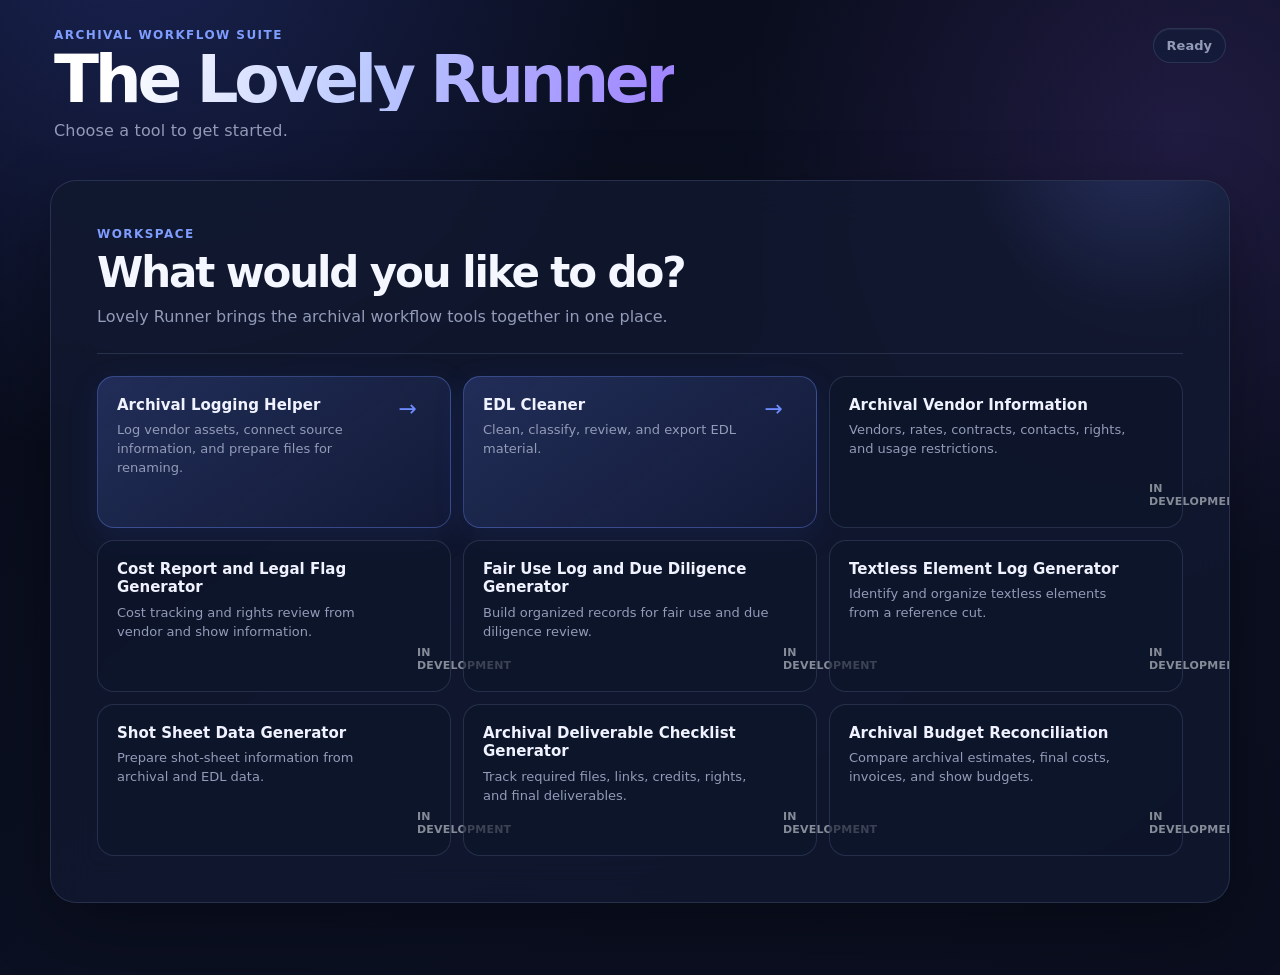
==== index.html @ 53973e19 "Add files via upload" ====
<!doctype html>
<html lang="en">
<head>
  <meta charset="utf-8">
  <meta name="viewport" content="width=device-width, initial-scale=1">
  <title>The Lovely Runner</title>
  <link rel="stylesheet" href="style.css">
</head>
<body>
  <main class="app-shell">
    <header class="hero">
      <div>
        <div class="eyebrow">ARCHIVAL WORKFLOW SUITE</div>
        <h1>The Lovely Runner</h1>
        <p>Choose a tool to get started.</p>
      </div>
      <div class="status-pill">Ready</div>
    </header>

    <section class="card home-card">
      <div class="home-intro">
        <div class="eyebrow">WORKSPACE</div>
        <h2>What would you like to do?</h2>
        <p>Lovely Runner brings the archival workflow tools together in one place.</p>
      </div>

      <div class="tool-grid">
        <a class="tool-card active-tool" href="archival-logging.html">
          <span class="tool-copy">
            <strong>Archival Logging Helper</strong>
            <span>Log vendor assets, connect source information, and prepare files for renaming.</span>
          </span>
          <span class="tool-arrow">→</span>
        </a>

        <a class="tool-card active-tool" href="edl-cleaner.html">
          <span class="tool-copy">
            <strong>EDL Cleaner</strong>
            <span>Clean, classify, review, and export EDL material.</span>
          </span>
          <span class="tool-arrow">→</span>
        </a>

        <div class="tool-card planned-tool">
          <span class="tool-copy">
            <strong>Archival Vendor Information</strong>
            <span>Vendors, rates, contracts, contacts, rights, and usage restrictions.</span>
          </span>
          <span class="tool-status">In development</span>
        </div>

        <div class="tool-card planned-tool">
          <span class="tool-copy">
            <strong>Cost Report and Legal Flag Generator</strong>
            <span>Cost tracking and rights review from vendor and show information.</span>
          </span>
          <span class="tool-status">In development</span>
        </div>

        <div class="tool-card planned-tool">
          <span class="tool-copy">
            <strong>Fair Use Log and Due Diligence Generator</strong>
            <span>Build organized records for fair use and due diligence review.</span>
          </span>
          <span class="tool-status">In development</span>
        </div>

        <div class="tool-card planned-tool">
          <span class="tool-copy">
            <strong>Textless Element Log Generator</strong>
            <span>Identify and organize textless elements from a reference cut.</span>
          </span>
          <span class="tool-status">In development</span>
        </div>

        <div class="tool-card planned-tool">
          <span class="tool-copy">
            <strong>Shot Sheet Data Generator</strong>
            <span>Prepare shot-sheet information from archival and EDL data.</span>
          </span>
          <span class="tool-status">In development</span>
        </div>

        <div class="tool-card planned-tool">
          <span class="tool-copy">
            <strong>Archival Deliverable Checklist Generator</strong>
            <span>Track required files, links, credits, rights, and final deliverables.</span>
          </span>
          <span class="tool-status">In development</span>
        </div>

        <div class="tool-card planned-tool">
          <span class="tool-copy">
            <strong>Archival Budget Reconciliation</strong>
            <span>Compare archival estimates, final costs, invoices, and show budgets.</span>
          </span>
          <span class="tool-status">In development</span>
        </div>
      </div>
    </section>
  </main>
</body>
</html>
---- style.css ----
:root {
  font-family: Inter, ui-sans-serif, system-ui, -apple-system, BlinkMacSystemFont, "Segoe UI", sans-serif;
  color: #f4f7ff;
  background: #070b18;
  --card: rgba(18, 25, 48, .82);
  --card-solid: #11182e;
  --border: rgba(161, 181, 234, .16);
  --muted: #929bb7;
  --accent: #6e8cff;
  --accent-dark: #526fe9;
  --violet: #a479ff;
  --danger: #ff7182;
  --shadow: 0 24px 70px rgba(0, 0, 0, .32);
}

* { box-sizing: border-box; }

body {
  margin: 0;
  min-height: 100vh;
  background:
    radial-gradient(circle at 10% -10%, rgba(80, 107, 255, .25), transparent 35%),
    radial-gradient(circle at 92% 14%, rgba(159, 93, 255, .14), transparent 30%),
    linear-gradient(145deg, #070b18 0%, #0b1022 55%, #0a0e1e 100%);
}

button, input, select { font: inherit; }

button { cursor: pointer; }

.app-shell {
  width: min(1180px, calc(100% - 48px));
  margin: 0 auto;
  padding: 28px 0 72px;
}

.hero {
  min-height: 72px;
  display: flex;
  align-items: flex-start;
  justify-content: space-between;
  gap: 24px;
  margin-bottom: 40px;
  padding: 0 4px;
}

.hero-actions {
  display: flex;
  align-items: center;
  gap: 10px;
}

.eyebrow {
  font-size: 12px;
  font-weight: 700;
  letter-spacing: 0.12em;
  color: #7f9cff;
  text-transform: uppercase;
}

h1, h2, p { margin: 0; }

h1 {
  margin-top: 8px;
  font-size: clamp(38px, 6vw, 66px);
  line-height: .92;
  letter-spacing: -0.065em;
  font-weight: 850;
  background: linear-gradient(105deg, #fff 10%, #b9c7ff 52%, #9f82ff 100%);
  -webkit-background-clip: text;
  background-clip: text;
  color: transparent;
}

.hero p {
  margin-top: 10px;
  color: var(--muted);
  font-size: 16px;
  letter-spacing: .01em;
}

.status-pill {
  padding: 9px 13px;
  border: 1px solid var(--border);
  border-radius: 999px;
  background: rgba(19, 29, 58, .72);
  color: var(--muted);
  font-size: 13px;
  font-weight: 700;
  white-space: nowrap;
  box-shadow: inset 0 1px rgba(255,255,255,.06);
}

.card {
  background: var(--card);
  border: 1px solid var(--border);
  border-radius: 26px;
  box-shadow: var(--shadow);
  backdrop-filter: blur(20px);
}

.home-card {
  position: relative;
  overflow: hidden;
  padding: clamp(24px, 5vw, 46px);
}

.home-card::before {
  content: "";
  position: absolute;
  width: 360px;
  height: 360px;
  top: -220px;
  right: -90px;
  border-radius: 50%;
  background: radial-gradient(circle, rgba(109, 137, 255, .2), transparent 68%);
  pointer-events: none;
}

.home-intro {
  padding-bottom: 24px;
  border-bottom: 1px solid var(--border);
  position: relative;
}

.home-intro h2 {
  margin-top: 7px;
  font-size: clamp(28px, 4vw, 42px);
  letter-spacing: -0.05em;
  font-weight: 800;
}

.home-intro p {
  margin-top: 8px;
  color: var(--muted);
  line-height: 1.5;
}

.tool-grid {
  display: grid;
  grid-template-columns: repeat(3, minmax(0, 1fr));
  gap: 12px;
  padding-top: 22px;
  position: relative;
}

.tool-card {
  position: relative;
  display: grid;
  grid-template-columns: auto 1fr auto;
  align-items: start;
  gap: 14px;
  min-height: 152px;
  padding: 19px;
  border: 1px solid var(--border);
  border-radius: 17px;
  background: rgba(21, 30, 59, .72);
  color: inherit;
  text-align: left;
  text-decoration: none;
}

button.tool-card { cursor: pointer; font: inherit; }

.active-tool {
  border-color: rgba(110, 140, 255, .35);
  background: linear-gradient(145deg, rgba(35, 48, 93, .92), rgba(20, 28, 58, .8));
  box-shadow: 0 9px 30px rgba(55, 79, 180, .15);
  transition: transform .15s, border-color .15s, box-shadow .15s;
}

.active-tool:hover {
  border-color: rgba(139, 164, 255, .82);
  box-shadow: 0 16px 34px rgba(55, 79, 180, .28);
  transform: translateY(-2px);
}

.planned-tool { background: rgba(14, 21, 43, .62); color: #707b9b; }

.tool-number {
  color: var(--accent);
  font-size: 12px;
  font-weight: 800;
  letter-spacing: .08em;
}

.tool-copy { display: grid; gap: 7px; }

.tool-copy strong {
  color: #f0f3ff;
  font-size: 15px;
  line-height: 1.25;
}

.tool-copy span {
  color: var(--muted);
  font-size: 13px;
  line-height: 1.45;
}

.tool-arrow {
  color: var(--accent);
  font-size: 22px;
  font-weight: 500;
}

.tool-status {
  align-self: end;
  grid-column: 2 / 4;
  color: #858c98 !important;
  font-size: 11px !important;
  font-weight: 750;
  letter-spacing: .02em;
  text-transform: uppercase;
}

.setup-card, .review-card, .complete-card { padding: 28px; }

.field { margin-bottom: 20px; }

label {
  display: block;
  margin-bottom: 8px;
  font-size: 13px;
  font-weight: 700;
}

input[type="text"], input[type="file"], select {
  width: 100%;
  min-height: 48px;
  padding: 0 15px;
  border: 1px solid var(--border);
  border-radius: 13px;
  background: rgba(10, 16, 35, .74);
  color: #f3f5ff;
  outline: none;
  transition: border-color .15s, box-shadow .15s, background .15s;
}

input[type="file"] { padding-top: 12px; }

input:focus, select:focus {
  border-color: rgba(110, 140, 255, .75);
  box-shadow: 0 0 0 4px rgba(110, 140, 255, .14);
  background: rgba(12, 20, 44, .94);
}

.actions, .review-actions {
  display: flex;
  flex-wrap: wrap;
  gap: 10px;
}

.button {
  min-height: 46px;
  padding: 0 18px;
  border: 1px solid transparent;
  border-radius: 13px;
  font-weight: 750;
  transition: transform .1s, box-shadow .15s, background .15s;
  text-decoration: none;
}

.button:hover { transform: translateY(-1px); }
.button:active { transform: translateY(0); }
.button:disabled { opacity: .45; cursor: not-allowed; transform: none; }

.button.primary {
  background: linear-gradient(110deg, var(--accent), var(--violet));
  color: #fff;
  box-shadow: 0 10px 25px rgba(98, 116, 255, .25);
}

.button.primary:hover { background: linear-gradient(110deg, #86a0ff, #b18cff); }

.button.secondary {
  background: rgba(25, 34, 66, .8);
  border-color: var(--border);
  color: #e9edff;
}

.button.danger {
  background: rgba(80, 25, 45, .35);
  border-color: rgba(255, 113, 130, .35);
  color: var(--danger);
}

.button.ghost {
  background: transparent;
  border-color: transparent;
  color: var(--muted);
}

.button.wide { width: 100%; margin-top: 10px; }

.progress { margin-top: 22px; }
.progress-track {
  height: 8px;
  overflow: hidden;
  border-radius: 99px;
  background: rgba(151, 167, 216, .14);
}
.progress-bar {
  width: 0;
  height: 100%;
  background: linear-gradient(90deg, var(--accent), #8a87f2);
  transition: width .2s ease;
}
.progress-text, .review-status, .occurrence {
  margin-top: 9px;
  color: var(--muted);
  font-size: 13px;
}

.review-topline {
  display: flex;
  justify-content: space-between;
  gap: 16px;
  align-items: end;
  margin-bottom: 18px;
}

.review-topline h2, .complete-card h2 {
  margin-top: 5px;
  font-size: 28px;
  letter-spacing: -0.03em;
}

.review-count {
  font-size: 14px;
  font-weight: 800;
  color: var(--muted);
}

.filename-box {
  min-height: 88px;
  padding: 16px;
  margin-bottom: 4px;
  border-radius: 15px;
  background: rgba(8, 14, 30, .7);
  border: 1px solid var(--border);
  font-family: ui-monospace, SFMono-Regular, Menlo, Consolas, monospace;
  font-size: 14px;
  line-height: 1.45;
  word-break: break-word;
}

.complete-card { text-align: center; padding: 48px 28px; }
.complete-mark {
  width: 66px;
  height: 66px;
  margin: 0 auto 18px;
  display: grid;
  place-items: center;
  border-radius: 50%;
  background: rgba(110, 140, 255, .16);
  color: var(--accent);
  font-size: 28px;
  font-weight: 800;
}
.complete-card p {
  max-width: 620px;
  margin: 12px auto 24px;
  color: var(--muted);
  line-height: 1.55;
}

.hidden { display: none !important; }

@media (max-width: 720px) {
  .app-shell { width: min(100% - 20px, 920px); padding-top: 24px; }
  .hero { align-items: flex-start; }
  .hero-actions { align-items: flex-end; flex-direction: column-reverse; }
  .tool-grid { grid-template-columns: 1fr; }
  .review-actions .button { flex: 1 1 200px; }
}

@media (min-width: 721px) and (max-width: 980px) {
  .tool-grid { grid-template-columns: repeat(2, minmax(0, 1fr)); }
}
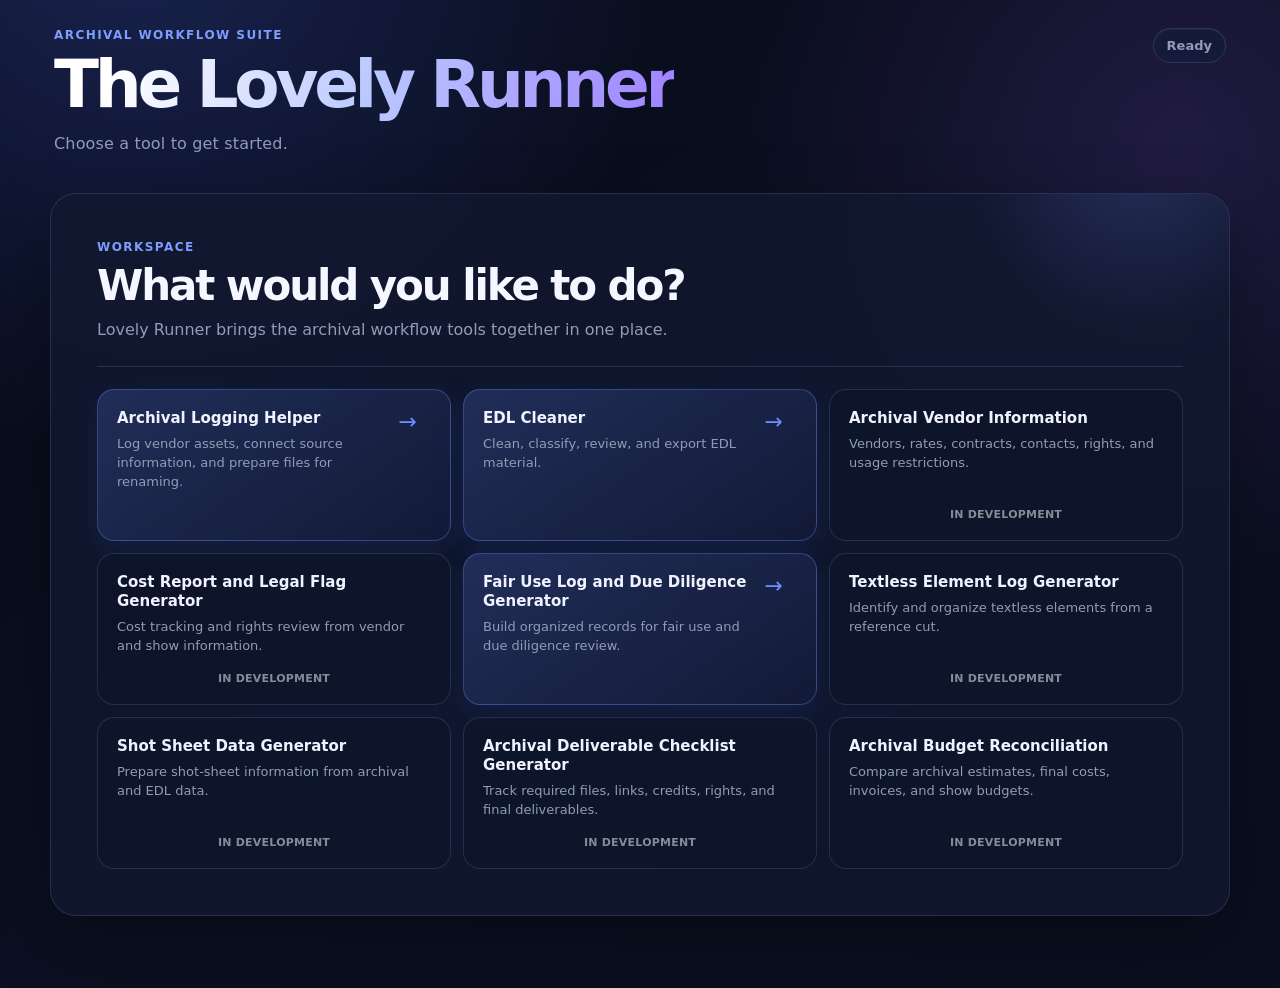
==== commit 228fe6c5: "Add files via upload" ====
--- a/index.html
+++ b/index.html
@@ -57,13 +57,13 @@
           <span class="tool-status">In development</span>
         </div>
 
-        <div class="tool-card planned-tool">
+        <a class="tool-card active-tool" href="fair-use-log.html">
           <span class="tool-copy">
             <strong>Fair Use Log and Due Diligence Generator</strong>
             <span>Build organized records for fair use and due diligence review.</span>
           </span>
-          <span class="tool-status">In development</span>
-        </div>
+          <span class="tool-arrow">→</span>
+        </a>
 
         <div class="tool-card planned-tool">
           <span class="tool-copy">
--- a/style.css
+++ b/style.css
@@ -44,6 +44,26 @@
   padding: 0 4px;
 }
 
+.hero > div:first-child { min-width: 0; }
+
+.hero h1 {
+  line-height: 1.05;
+  padding-bottom: 5px;
+}
+
+.version-tag {
+  display: inline-block;
+  margin-left: 8px;
+  padding: 4px 9px;
+  border: 1px solid rgba(161, 181, 234, .28);
+  border-radius: 999px;
+  color: #b9c7ff;
+  font-size: .3em;
+  font-weight: 800;
+  letter-spacing: .08em;
+  vertical-align: middle;
+}
+
 .hero-actions {
   display: flex;
   align-items: center;
@@ -157,7 +177,11 @@
   background: rgba(21, 30, 59, .72);
   color: inherit;
   text-align: left;
-  text-decoration: none;
+  text-decoration: none !important;
+}
+
+.tool-card * {
+  text-decoration: none !important;
 }
 
 button.tool-card { cursor: pointer; font: inherit; }
@@ -175,7 +199,12 @@
   transform: translateY(-2px);
 }
 
-.planned-tool { background: rgba(14, 21, 43, .62); color: #707b9b; }
+.planned-tool {
+  display: flex;
+  flex-direction: column;
+  background: rgba(14, 21, 43, .62);
+  color: #707b9b;
+}
 
 .tool-number {
   color: var(--accent);
@@ -205,16 +234,338 @@
 }
 
 .tool-status {
-  align-self: end;
-  grid-column: 2 / 4;
+  align-self: center;
+  margin-top: auto;
   color: #858c98 !important;
   font-size: 11px !important;
   font-weight: 750;
   letter-spacing: .02em;
+  line-height: 1.25;
+  text-align: center;
   text-transform: uppercase;
 }
 
 .setup-card, .review-card, .complete-card { padding: 28px; }
+
+.logger-card {
+  padding: clamp(24px, 5vw, 42px);
+}
+
+.logger-heading {
+  display: flex;
+  align-items: flex-start;
+  justify-content: space-between;
+  gap: 20px;
+  padding-bottom: 24px;
+  margin-bottom: 24px;
+  border-bottom: 1px solid var(--border);
+}
+
+.logger-heading h2 {
+  margin-top: 7px;
+  font-size: clamp(25px, 4vw, 38px);
+  letter-spacing: -.045em;
+}
+
+.logger-heading p {
+  max-width: 650px;
+  margin-top: 9px;
+  color: var(--muted);
+  line-height: 1.5;
+}
+
+.source-folder-heading {
+  margin: 0 0 16px;
+  color: #f4f7ff;
+  font-size: 18px;
+  letter-spacing: -.02em;
+}
+
+.calculated-field {
+  background: #d9deea !important;
+  color: #68718c !important;
+  cursor: not-allowed;
+}
+
+.manual-source-panel {
+  margin-top: 24px;
+  padding: 20px;
+  border: 1px solid var(--border);
+  border-radius: 16px;
+  background: rgba(10, 16, 35, .34);
+}
+
+.manual-source-panel .field { margin-bottom: 14px; }
+
+.manual-source-note {
+  margin: 4px 0 16px;
+  color: var(--muted);
+  font-size: 14px;
+  line-height: 1.45;
+}
+
+.manual-source-options {
+  display: grid;
+  gap: 10px;
+  margin-bottom: 14px;
+  color: #d8def3;
+  font-size: 14px;
+}
+
+.manual-source-options label {
+  display: flex;
+  align-items: center;
+  gap: 8px;
+  margin: 0;
+  font-size: 14px;
+  font-weight: 600;
+}
+
+.manual-range-grid {
+  display: grid;
+  grid-template-columns: repeat(2, minmax(0, 1fr));
+  gap: 14px;
+}
+
+#manualVendorStatus { margin-top: 12px; }
+
+.connection-dot {
+  width: 13px;
+  height: 13px;
+  flex: 0 0 auto;
+  margin-top: 5px;
+  border-radius: 50%;
+  background: #68718c;
+  box-shadow: 0 0 0 5px rgba(104, 113, 140, .12);
+}
+
+.connection-dot.working { background: #f7c76d; box-shadow: 0 0 0 5px rgba(247, 199, 109, .12); }
+.connection-dot.connected { background: #68e0ae; box-shadow: 0 0 0 5px rgba(104, 224, 174, .13); }
+.connection-dot.error { background: #ff7182; box-shadow: 0 0 0 5px rgba(255, 113, 130, .13); }
+
+.logger-actions {
+  display: flex;
+  flex-wrap: wrap;
+  gap: 10px;
+}
+
+.logger-status {
+  min-height: 22px;
+  margin-top: 16px;
+  color: var(--muted);
+  font-size: 13px;
+  line-height: 1.45;
+}
+
+.logger-status.working { color: #f7c76d; }
+.logger-status.success { color: #68e0ae; }
+.logger-status.error { color: #ff9aa7; }
+
+.tracker-details {
+  display: grid;
+  grid-template-columns: repeat(2, minmax(0, 1fr));
+  gap: 12px;
+  margin-bottom: 28px;
+}
+
+.tracker-details div {
+  display: grid;
+  gap: 6px;
+  padding: 15px 16px;
+  border: 1px solid var(--border);
+  border-radius: 14px;
+  background: rgba(8, 14, 30, .45);
+}
+
+.tracker-details span {
+  color: var(--muted);
+  font-size: 12px;
+  text-transform: uppercase;
+  letter-spacing: .08em;
+}
+
+.tracker-details strong {
+  overflow: hidden;
+  color: #f0f3ff;
+  font-size: 14px;
+  text-overflow: ellipsis;
+  white-space: nowrap;
+}
+
+.logger-test {
+  padding: 22px;
+  border: 1px solid rgba(110, 140, 255, .22);
+  border-radius: 18px;
+  background: rgba(32, 46, 91, .22);
+}
+
+.clip-preview {
+  display: grid;
+  gap: 8px;
+  max-height: 310px;
+  margin: 18px 0 20px;
+  padding: 14px 16px;
+  overflow-y: auto;
+  border: 1px solid #c7cedf;
+  border-radius: 14px;
+  background: #ffffff;
+  color: #17203a;
+  font-size: 13px;
+  line-height: 1.45;
+}
+
+.clip-preview strong {
+  color: #17203a;
+}
+
+.clip-preview span {
+  color: #68718c;
+}
+
+.clip-preview-table {
+  width: 100%;
+  border-collapse: collapse;
+  color: #17203a;
+  font-size: 12px;
+  white-space: nowrap;
+}
+
+.clip-preview-table th,
+.clip-preview-table td {
+  padding: 9px 10px;
+  border: 1px solid #c7cedf;
+  text-align: left;
+  vertical-align: top;
+}
+
+.clip-preview-table th {
+  position: sticky;
+  top: -14px;
+  z-index: 1;
+  background: #e9edf7;
+  color: #17203a;
+  font-size: 11px;
+  font-weight: 800;
+  letter-spacing: .02em;
+}
+
+.clip-preview-table td:nth-child(1),
+.clip-preview-table td:nth-child(2),
+.clip-preview-table td:nth-child(8),
+.clip-preview-table td:nth-child(9),
+.clip-preview-table td:nth-child(10) {
+  text-align: center;
+}
+
+#renameStatus {
+  white-space: pre-line;
+}
+
+.clip-preview-table .original-file {
+  display: block;
+  margin-top: 3px;
+  color: #68718c;
+  font-size: 11px;
+}
+
+.folder-button {
+  width: 100%;
+}
+
+.logger-warning {
+  margin-top: 10px;
+  padding: 10px 12px;
+  border: 1px solid rgba(255, 190, 92, .55);
+  border-radius: 10px;
+  background: rgba(255, 190, 92, .12);
+  color: #ffd58d;
+  font-size: 13px;
+  line-height: 1.45;
+}
+
+.reset-button {
+  width: 100%;
+  margin-top: 8px;
+}
+
+.manual-adjustments-panel {
+  margin-top: 24px;
+  padding: 22px;
+  border: 1px solid var(--border);
+  border-radius: 16px;
+  background: rgba(10, 16, 35, .34);
+}
+
+.manual-adjustments-panel h3 {
+  margin: 0 0 8px;
+  font-size: 20px;
+}
+
+.adjustment-row {
+  display: grid;
+  grid-template-columns: 170px minmax(0, 1fr) 170px auto;
+  gap: 10px;
+  align-items: center;
+  margin-top: 12px;
+}
+
+.adjustment-row label {
+  margin: 0;
+  font-size: 14px;
+}
+
+.adjustment-row input,
+.adjustment-row select,
+.manual-adjustment-range input {
+  min-height: 42px;
+  background: #ffffff;
+  color: #17203a;
+}
+
+.manual-adjustment-range {
+  display: grid;
+  grid-template-columns: repeat(2, minmax(0, 1fr));
+  gap: 14px;
+  margin-top: 18px;
+}
+
+.rename-panel {
+  margin-top: 28px;
+  padding-top: 26px;
+  border-top: 1px solid var(--border);
+}
+
+.rename-panel h3 {
+  margin: 7px 0 0;
+  font-size: 20px;
+  letter-spacing: -.025em;
+}
+
+.rename-panel p {
+  margin: 8px 0 20px;
+  color: var(--muted);
+  font-size: 14px;
+  line-height: 1.5;
+}
+
+.logger-test h3 {
+  margin: 7px 0 0;
+  font-size: 20px;
+  letter-spacing: -.025em;
+}
+
+.logger-test p {
+  margin: 8px 0 20px;
+  color: var(--muted);
+  font-size: 14px;
+  line-height: 1.5;
+}
+
+.logger-test-grid {
+  display: grid;
+  grid-template-columns: minmax(0, 1fr) minmax(120px, .55fr);
+  gap: 14px;
+}
 
 .field { margin-bottom: 20px; }
 
@@ -235,6 +586,102 @@
   color: #f3f5ff;
   outline: none;
   transition: border-color .15s, box-shadow .15s, background .15s;
+}
+
+/* Keep the Google Sheet URL readable against the dark site design. */
+#sheetUrl {
+  width: 100%;
+  min-height: 48px;
+  background: #ffffff;
+  color: #17203a;
+}
+
+#sheetUrl::placeholder {
+  color: #68718c;
+}
+
+#sheetUrl:focus {
+  background: #ffffff;
+  color: #17203a;
+}
+
+#arcStart,
+#arcStart:focus {
+  background: #ffffff;
+  color: #17203a;
+}
+
+#arcStart::placeholder {
+  color: #68718c;
+}
+
+/* Keep every logger entry field readable while the site remains dark. */
+.logger-card input:not([type="radio"]),
+.logger-card select {
+  background: #ffffff !important;
+  color: #17203a !important;
+  color-scheme: light;
+}
+
+.logger-card select,
+.logger-card select:focus,
+.logger-card select:active,
+.logger-card select:disabled {
+  background-color: #ffffff !important;
+  color: #17203a !important;
+  color-scheme: light;
+  border-color: #c7cedf !important;
+  opacity: 1;
+}
+
+.logger-card select option,
+.logger-card select option:checked,
+.logger-card select option:hover,
+.logger-card select option:focus {
+  background: #ffffff !important;
+  background-color: #ffffff !important;
+  color: #17203a !important;
+}
+
+.logger-card input:not([type="radio"])::placeholder {
+  color: #68718c;
+}
+
+/* Manual controls should match the white HIRES/Class controls exactly. */
+#manualVendor,
+#manualEpisode,
+#manualDescription,
+#manualHires,
+#manualClass,
+#manualEpisodeMode,
+#manualDescriptionMode,
+#manualHiresMode,
+#manualClassMode,
+#adjustmentStart,
+#adjustmentEnd {
+  background: #ffffff !important;
+  color: #17203a !important;
+  color-scheme: light;
+}
+
+#manualEpisodeMode:focus,
+#manualDescriptionMode:focus,
+#manualHiresMode:focus,
+#manualClassMode:focus,
+#manualHires:focus,
+#manualClass:focus {
+  background: #ffffff !important;
+  color: #17203a !important;
+}
+
+#manualEpisodeMode option,
+#manualDescriptionMode option,
+#manualHiresMode option,
+#manualClassMode option,
+#manualHires option,
+#manualClass option {
+  background: #ffffff;
+  color: #17203a;
 }
 
 input[type="file"] { padding-top: 12px; }
@@ -367,12 +814,46 @@
 
 .hidden { display: none !important; }
 
+.form-grid {
+  display: grid;
+  grid-template-columns: repeat(2, minmax(0, 1fr));
+  gap: 16px;
+  margin-top: 18px;
+}
+
+.muted-inline { color: var(--muted); font-weight: 400; }
+
+.thumbnail-grid {
+  display: grid;
+  grid-template-columns: repeat(auto-fill, minmax(220px, 1fr));
+  gap: 14px;
+  margin: 20px 0;
+}
+
+.thumbnail-card {
+  margin: 0;
+  padding: 10px;
+  border: 1px solid var(--border);
+  border-radius: 14px;
+  background: rgba(8, 13, 29, .55);
+}
+
+.thumbnail-card img { display: block; width: 100%; aspect-ratio: 16 / 9; object-fit: cover; border-radius: 8px; }
+.thumbnail-card figcaption { padding-top: 8px; color: var(--muted); font-size: 12px; }
+
+@media (max-width: 700px) {
+  .form-grid { grid-template-columns: 1fr; }
+}
+
 @media (max-width: 720px) {
   .app-shell { width: min(100% - 20px, 920px); padding-top: 24px; }
   .hero { align-items: flex-start; }
   .hero-actions { align-items: flex-end; flex-direction: column-reverse; }
   .tool-grid { grid-template-columns: 1fr; }
   .review-actions .button { flex: 1 1 200px; }
+  .tracker-details, .logger-test-grid { grid-template-columns: 1fr; }
+  .adjustment-row { grid-template-columns: 1fr; }
+  .manual-adjustment-range { grid-template-columns: 1fr; }
 }
 
 @media (min-width: 721px) and (max-width: 980px) {
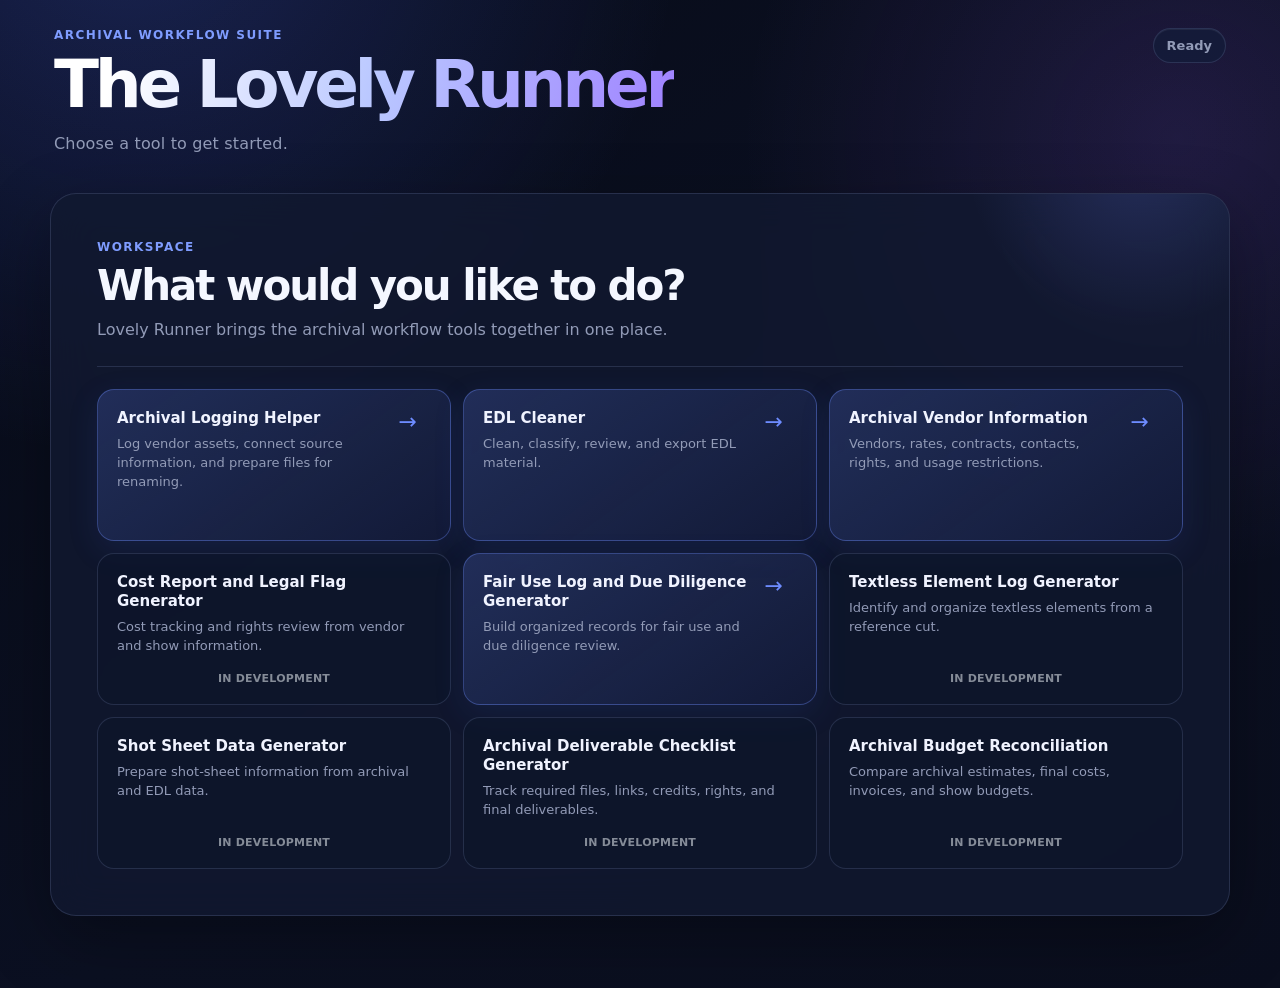
==== commit a338b5a4: "Add files via upload" ====
--- a/index.html
+++ b/index.html
@@ -41,13 +41,13 @@
           <span class="tool-arrow">→</span>
         </a>
 
-        <div class="tool-card planned-tool">
+        <a class="tool-card active-tool" href="vendor-information.html">
           <span class="tool-copy">
             <strong>Archival Vendor Information</strong>
             <span>Vendors, rates, contracts, contacts, rights, and usage restrictions.</span>
           </span>
-          <span class="tool-status">In development</span>
-        </div>
+          <span class="tool-arrow">→</span>
+        </a>
 
         <div class="tool-card planned-tool">
           <span class="tool-copy">
--- a/style.css
+++ b/style.css
@@ -100,6 +100,7 @@
 }
 
 .status-pill {
+  max-width: min(520px, 42vw);
   padding: 9px 13px;
   border: 1px solid var(--border);
   border-radius: 999px;
@@ -108,8 +109,13 @@
   font-size: 13px;
   font-weight: 700;
   white-space: nowrap;
+  overflow: hidden;
+  text-overflow: ellipsis;
   box-shadow: inset 0 1px rgba(255,255,255,.06);
 }
+
+.status-pill.error { color: #ffb4bf; border-color: rgba(255, 113, 130, .35); }
+.status-pill.complete { color: #8af0c4; border-color: rgba(104, 224, 174, .35); }
 
 .card {
   background: var(--card);
@@ -244,6 +250,32 @@
   text-align: center;
   text-transform: uppercase;
 }
+
+.vendor-card { padding: clamp(24px, 5vw, 42px); }
+.vendor-actions { display: flex; gap: 10px; flex-wrap: wrap; margin-top: 24px; }
+.vendor-search { margin-top: 32px; }
+.vendor-search > label { display: block; margin-bottom: 8px; color: #dbe2ff; font-weight: 750; }
+.vendor-search input { width: 100%; min-height: 54px; border: 1px solid rgba(139, 164, 255, .42); border-radius: 14px; background: rgba(7, 12, 30, .72); color: #fff; padding: 0 16px; outline: none; }
+.vendor-search input:focus { border-color: var(--accent); box-shadow: 0 0 0 3px rgba(110, 140, 255, .16); }
+.vendor-search-meta { min-height: 24px; padding: 14px 2px 8px; color: var(--muted); font-size: 13px; }
+.vendor-results { display: grid; gap: 8px; max-height: 310px; overflow-y: auto; }
+.vendor-result { border: 1px solid var(--border); border-radius: 11px; background: rgba(28, 39, 76, .72); color: #eef2ff; padding: 13px 15px; text-align: left; font-weight: 700; }
+.vendor-result:hover, .vendor-result:focus { border-color: rgba(139, 164, 255, .82); background: rgba(43, 59, 111, .88); outline: none; }
+.vendor-empty { color: var(--muted); padding: 18px 2px; }
+.vendor-detail { margin-top: 32px; border-top: 1px solid var(--border); padding-top: 30px; }
+.vendor-detail-heading h2 { margin-top: 8px; font-size: clamp(28px, 4vw, 42px); letter-spacing: -.04em; }
+.vendor-detail-heading > span { display: block; margin-top: 8px; color: var(--muted); font-size: 13px; }
+.vendor-section { margin-top: 30px; padding-top: 24px; border-top: 1px solid var(--border); }
+.vendor-section h3 { margin: 0 0 16px; color: #b9c7ff; font-size: 15px; letter-spacing: .04em; text-transform: uppercase; }
+.vendor-field-grid { display: grid; grid-template-columns: repeat(2, minmax(0, 1fr)); gap: 12px; }
+.vendor-field { min-height: 78px; padding: 15px; border: 1px solid var(--border); border-radius: 13px; background: rgba(14, 21, 43, .55); }
+.vendor-field > span { display: block; color: var(--muted); font-size: 13px; margin-bottom: 8px; }
+.vendor-field > strong { display: block; color: #f4f7ff; line-height: 1.45; white-space: normal; overflow-wrap: anywhere; }
+.vendor-field em { color: #697493; font-style: normal; font-weight: 500; }
+.vendor-field a { color: #aebeff; }
+.vendor-section.prominent { margin-top: 24px; }
+.vendor-section.prominent .vendor-field { background: linear-gradient(145deg, rgba(35, 48, 93, .82), rgba(20, 28, 58, .72)); border-color: rgba(110, 140, 255, .28); }
+@media (max-width: 680px) { .vendor-field-grid { grid-template-columns: 1fr; } .vendor-card { padding: 22px; } }
 
 .setup-card, .review-card, .complete-card { padding: 28px; }
 
@@ -759,6 +791,54 @@
   font-size: 13px;
 }
 
+.activity-panel {
+  margin-top: 18px;
+  border: 1px solid var(--border);
+  border-radius: 14px;
+  background: rgba(6, 11, 25, .62);
+  overflow: hidden;
+}
+
+.activity-panel-heading {
+  display: flex;
+  flex-wrap: wrap;
+  align-items: baseline;
+  justify-content: space-between;
+  gap: 8px 16px;
+  padding: 12px 15px;
+  border-bottom: 1px solid rgba(161, 181, 234, .1);
+  color: #dfe5ff;
+  font-size: 13px;
+  font-weight: 800;
+}
+
+.activity-panel-heading .muted-inline {
+  font-size: 12px;
+  font-weight: 400;
+}
+
+.activity-log {
+  max-height: 235px;
+  padding: 8px 15px 10px;
+  overflow-y: auto;
+  font-family: ui-monospace, SFMono-Regular, Menlo, Consolas, monospace;
+  font-size: 12px;
+  line-height: 1.5;
+}
+
+.activity-entry {
+  display: grid;
+  grid-template-columns: 70px 1fr;
+  gap: 10px;
+  padding: 4px 0;
+  color: #c5cde6;
+}
+
+.activity-time { color: #7482ac; }
+.activity-entry.success { color: #8af0c4; }
+.activity-entry.warning { color: #f3d68e; }
+.activity-entry.error { color: #ff9fab; }
+
 .review-topline {
   display: flex;
   justify-content: space-between;
@@ -823,6 +903,271 @@
 
 .muted-inline { color: var(--muted); font-weight: 400; }
 
+.metadata-status {
+  margin-top: 16px;
+  padding: 13px 15px;
+  border: 1px solid var(--border);
+  border-radius: 12px;
+  background: rgba(9, 15, 32, .48);
+  color: var(--muted);
+  font-size: 13px;
+  line-height: 1.45;
+}
+
+.metadata-status.success { color: #8af0c4; border-color: rgba(104, 224, 174, .35); }
+.compact-actions { margin-top: 14px; }
+
+.review-instructions {
+  margin: 0 0 18px;
+  padding: 16px 18px;
+  border: 1px solid rgba(110, 140, 255, .24);
+  border-radius: 14px;
+  background: rgba(32, 46, 91, .22);
+  color: #d9e0f8;
+  font-size: 14px;
+  line-height: 1.5;
+}
+
+.review-instructions ol {
+  margin: 9px 0 0 20px;
+  padding: 0;
+}
+
+.review-instructions p {
+  margin-top: 8px;
+  color: #d9e0f8;
+  line-height: 1.5;
+}
+
+.review-grid-wrap {
+  max-height: 760px;
+  margin-top: 16px;
+  overflow: auto;
+  border: 1px solid var(--border);
+  border-radius: 14px;
+  background: rgba(9, 15, 32, .48);
+}
+
+.review-grid-table {
+  width: 100%;
+  min-width: 1180px;
+  border-collapse: separate;
+  border-spacing: 0;
+  color: #d9e0f8;
+  font-size: 12px;
+}
+
+.review-grid-table th,
+.review-grid-table td {
+  padding: 10px 12px;
+  border-right: 1px solid rgba(161, 181, 234, .1);
+  border-bottom: 1px solid rgba(161, 181, 234, .1);
+  text-align: left;
+  vertical-align: middle;
+}
+
+.review-grid-table th {
+  position: sticky;
+  top: 0;
+  z-index: 2;
+  background: #171f3c;
+  color: #cbd5ff;
+  font-size: 11px;
+  font-weight: 800;
+  letter-spacing: .04em;
+  text-transform: uppercase;
+  white-space: nowrap;
+}
+
+.review-grid-table th:first-child,
+.review-grid-table td:first-child {
+  text-align: center;
+}
+
+.review-grid-table td:nth-child(2),
+.review-grid-table td:nth-child(5),
+.review-grid-table td:nth-child(6),
+.review-grid-table td:nth-child(7) {
+  font-family: ui-monospace, SFMono-Regular, Menlo, Consolas, monospace;
+  white-space: nowrap;
+}
+
+.review-grid-table td:nth-child(4) {
+  width: 340px;
+  min-width: 340px;
+}
+
+.review-grid-table img {
+  display: block;
+  width: 320px;
+  height: 180px;
+  object-fit: contain;
+  border-radius: 7px;
+  background: #000;
+}
+
+.review-grid-row-number {
+  color: #9fb2ff;
+  font-weight: 800;
+}
+
+.review-grid-table input[type="checkbox"] {
+  width: 18px;
+  height: 18px;
+  accent-color: var(--accent);
+}
+
+.review-replacement-tc {
+  width: 180px;
+  min-height: 42px;
+  background: #fff !important;
+  color: #17203a !important;
+}
+
+.review-replacement-tc:disabled {
+  background: #d9deea !important;
+  color: #68718c !important;
+  cursor: not-allowed;
+}
+
+.review-change-form {
+  display: grid;
+  grid-template-columns: minmax(130px, .42fr) minmax(220px, 1fr) auto;
+  gap: 12px;
+  align-items: end;
+  margin-top: 20px;
+}
+
+.review-change-form .field { margin: 0; }
+
+.review-change-list {
+  display: grid;
+  gap: 8px;
+  margin-top: 12px;
+}
+
+.review-change-item {
+  display: flex;
+  align-items: center;
+  justify-content: space-between;
+  gap: 14px;
+  padding: 9px 12px;
+  border: 1px solid rgba(104, 224, 174, .25);
+  border-radius: 10px;
+  background: rgba(20, 60, 57, .2);
+  color: #d9e0f8;
+  font-family: ui-monospace, SFMono-Regular, Menlo, Consolas, monospace;
+  font-size: 13px;
+}
+
+.review-change-item .button {
+  min-height: 34px;
+  padding: 0 11px;
+  font-size: 12px;
+}
+
+.review-close-check {
+  display: flex;
+  align-items: center;
+  gap: 9px;
+  margin: 18px 0 14px;
+  color: #d9e0f8;
+  font-size: 13px;
+}
+
+.review-close-check input {
+  width: 17px;
+  height: 17px;
+  accent-color: var(--accent);
+}
+
+.due-diligence-box {
+  margin-top: 26px;
+  padding-top: 22px;
+  border-top: 1px solid var(--border);
+}
+
+.due-diligence-box h3 {
+  margin: 0;
+  font-size: 20px;
+  letter-spacing: -.025em;
+}
+
+.due-diligence-box p {
+  margin: 8px 0 16px;
+  color: var(--muted);
+  line-height: 1.5;
+}
+
+.midpoint-preview {
+  margin-top: 16px;
+  overflow-x: auto;
+  border: 1px solid var(--border);
+  border-radius: 14px;
+  background: rgba(9, 15, 32, .48);
+}
+
+.midpoint-heading {
+  padding: 13px 15px 10px;
+  color: #dfe5ff;
+  font-size: 13px;
+  font-weight: 800;
+}
+
+.midpoint-table {
+  width: 100%;
+  min-width: 650px;
+  border-collapse: collapse;
+  color: #d9e0f8;
+  font-size: 12px;
+}
+
+.midpoint-table th,
+.midpoint-table td {
+  padding: 9px 12px;
+  border-top: 1px solid rgba(161, 181, 234, .1);
+  text-align: left;
+  white-space: nowrap;
+}
+
+.midpoint-table th {
+  color: var(--muted);
+  font-size: 11px;
+  letter-spacing: .04em;
+  text-transform: uppercase;
+}
+
+.midpoint-table td:nth-child(1),
+.midpoint-table td:nth-child(3),
+.midpoint-table td:nth-child(4),
+.midpoint-table td:nth-child(5) {
+  font-family: ui-monospace, SFMono-Regular, Menlo, Consolas, monospace;
+}
+
+.midpoint-note {
+  padding: 10px 15px 14px;
+  color: var(--muted);
+  font-size: 12px;
+}
+
+.or-divider {
+  display: flex;
+  align-items: center;
+  gap: 12px;
+  margin: 20px 0;
+  color: var(--muted);
+  font-size: 11px;
+  font-weight: 800;
+  letter-spacing: .12em;
+}
+
+.or-divider::before, .or-divider::after {
+  content: "";
+  height: 1px;
+  flex: 1;
+  background: var(--border);
+}
+
 .thumbnail-grid {
   display: grid;
   grid-template-columns: repeat(auto-fill, minmax(220px, 1fr));
@@ -854,6 +1199,7 @@
   .tracker-details, .logger-test-grid { grid-template-columns: 1fr; }
   .adjustment-row { grid-template-columns: 1fr; }
   .manual-adjustment-range { grid-template-columns: 1fr; }
+  .review-change-form { grid-template-columns: 1fr; }
 }
 
 @media (min-width: 721px) and (max-width: 980px) {
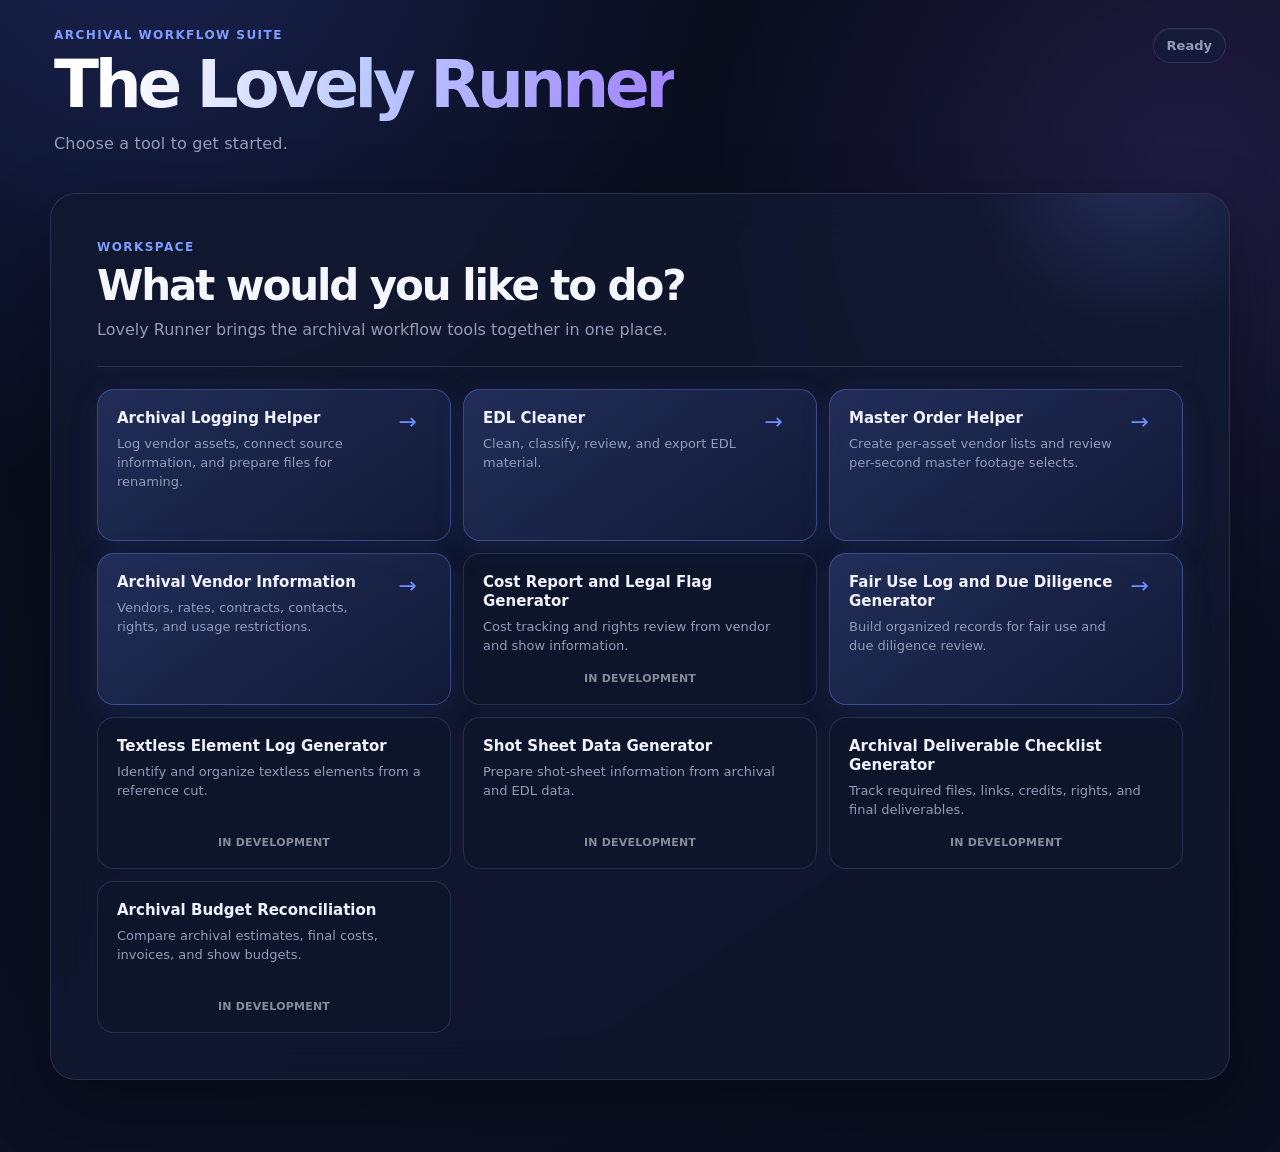
==== commit 5a31a04f: "Add files via upload" ====
--- a/index.html
+++ b/index.html
@@ -37,6 +37,14 @@
           <span class="tool-copy">
             <strong>EDL Cleaner</strong>
             <span>Clean, classify, review, and export EDL material.</span>
+          </span>
+          <span class="tool-arrow">→</span>
+        </a>
+
+        <a class="tool-card active-tool" href="master-order-delivery.html">
+          <span class="tool-copy">
+            <strong>Master Order Helper</strong>
+            <span>Create per-asset vendor lists and review per-second master footage selects.</span>
           </span>
           <span class="tool-arrow">→</span>
         </a>
--- a/style.css
+++ b/style.css
@@ -251,31 +251,70 @@
   text-transform: uppercase;
 }
 
-.vendor-card { padding: clamp(24px, 5vw, 42px); }
-.vendor-actions { display: flex; gap: 10px; flex-wrap: wrap; margin-top: 24px; }
-.vendor-search { margin-top: 32px; }
-.vendor-search > label { display: block; margin-bottom: 8px; color: #dbe2ff; font-weight: 750; }
-.vendor-search input { width: 100%; min-height: 54px; border: 1px solid rgba(139, 164, 255, .42); border-radius: 14px; background: rgba(7, 12, 30, .72); color: #fff; padding: 0 16px; outline: none; }
-.vendor-search input:focus { border-color: var(--accent); box-shadow: 0 0 0 3px rgba(110, 140, 255, .16); }
-.vendor-search-meta { min-height: 24px; padding: 14px 2px 8px; color: var(--muted); font-size: 13px; }
-.vendor-results { display: grid; gap: 8px; max-height: 310px; overflow-y: auto; }
-.vendor-result { border: 1px solid var(--border); border-radius: 11px; background: rgba(28, 39, 76, .72); color: #eef2ff; padding: 13px 15px; text-align: left; font-weight: 700; }
-.vendor-result:hover, .vendor-result:focus { border-color: rgba(139, 164, 255, .82); background: rgba(43, 59, 111, .88); outline: none; }
-.vendor-empty { color: var(--muted); padding: 18px 2px; }
+.vendor-card { padding: clamp(26px, 5vw, 52px); }
+.vendor-search-stage { max-width: 720px; margin: 0 auto; text-align: center; }
+.vendor-search-stage h2 { margin: 8px 0 20px; font-size: clamp(28px, 4vw, 42px); letter-spacing: -.04em; }
+.vendor-search-box { position: relative; }
+.vendor-search-box input { width: 100%; min-height: 62px; border: 1px solid rgba(139, 164, 255, .56); border-radius: 18px; background: #fff; color: #111827; padding: 0 54px 0 20px; outline: none; box-shadow: 0 12px 30px rgba(0,0,0,.18); }
+.vendor-search-box input::placeholder { color: #59627a; }
+.vendor-search-box input:focus { border-color: #b18cff; box-shadow: 0 0 0 4px rgba(177, 140, 255, .2), 0 12px 30px rgba(0,0,0,.22); }
+.search-icon { position: absolute; right: 19px; top: 50%; transform: translateY(-54%); color: #4e5a78; font-size: 28px; pointer-events: none; }
+.vendor-search-meta { min-height: 24px; padding: 12px 2px 0; color: var(--muted); font-size: 13px; }
+.vendor-results { display: none; position: absolute; z-index: 20; left: 0; right: 0; top: calc(100% + 8px); max-height: 300px; overflow-y: auto; padding: 8px; border: 1px solid rgba(139, 164, 255, .36); border-radius: 16px; background: #fff; box-shadow: 0 18px 38px rgba(0,0,0,.35); text-align: left; }
+.vendor-results.is-open { display: grid; gap: 4px; }
+.vendor-result { border: 0; border-radius: 10px; background: #fff; color: #18213b; padding: 12px 14px; text-align: left; font-weight: 700; }
+.vendor-result:hover, .vendor-result:focus { background: #edf0ff; color: #25205d; outline: none; }
+.vendor-utility { display: flex; justify-content: flex-end; align-items: center; gap: 10px; margin-top: 26px; color: var(--muted); font-size: 12px; }
+.vendor-utility > span { margin-right: auto; }
 .vendor-detail { margin-top: 32px; border-top: 1px solid var(--border); padding-top: 30px; }
 .vendor-detail-heading h2 { margin-top: 8px; font-size: clamp(28px, 4vw, 42px); letter-spacing: -.04em; }
 .vendor-detail-heading > span { display: block; margin-top: 8px; color: var(--muted); font-size: 13px; }
 .vendor-section { margin-top: 30px; padding-top: 24px; border-top: 1px solid var(--border); }
 .vendor-section h3 { margin: 0 0 16px; color: #b9c7ff; font-size: 15px; letter-spacing: .04em; text-transform: uppercase; }
 .vendor-field-grid { display: grid; grid-template-columns: repeat(2, minmax(0, 1fr)); gap: 12px; }
-.vendor-field { min-height: 78px; padding: 15px; border: 1px solid var(--border); border-radius: 13px; background: rgba(14, 21, 43, .55); }
-.vendor-field > span { display: block; color: var(--muted); font-size: 13px; margin-bottom: 8px; }
-.vendor-field > strong { display: block; color: #f4f7ff; line-height: 1.45; white-space: normal; overflow-wrap: anywhere; }
+.vendor-field { min-height: 78px; display: grid; grid-template-columns: minmax(130px, .9fr) 18px minmax(0, 1.4fr); align-items: start; gap: 8px; padding: 17px; border: 1px solid var(--border); border-radius: 16px; background: linear-gradient(145deg, rgba(28, 39, 76, .72), rgba(14, 21, 43, .62)); box-shadow: inset 0 1px rgba(255,255,255,.035), 0 8px 20px rgba(0,0,0,.12); }
+.vendor-field-label { color: #aab7dc; font-size: 13px; line-height: 1.4; }
+.vendor-field-colon { color: #b18cff; font-size: 17px; font-weight: 800; text-align: center; }
+.vendor-field-value { color: #f4f7ff; line-height: 1.45; white-space: normal; overflow-wrap: anywhere; }
 .vendor-field em { color: #697493; font-style: normal; font-weight: 500; }
 .vendor-field a { color: #aebeff; }
 .vendor-section.prominent { margin-top: 24px; }
 .vendor-section.prominent .vendor-field { background: linear-gradient(145deg, rgba(35, 48, 93, .82), rgba(20, 28, 58, .72)); border-color: rgba(110, 140, 255, .28); }
-@media (max-width: 680px) { .vendor-field-grid { grid-template-columns: 1fr; } .vendor-card { padding: 22px; } }
+@media (max-width: 680px) { .vendor-field-grid { grid-template-columns: 1fr; } .vendor-card { padding: 22px; } .vendor-utility { align-items: flex-start; flex-wrap: wrap; } .vendor-utility > span { flex-basis: 100%; } .vendor-field { grid-template-columns: minmax(105px, .8fr) 14px minmax(0, 1.2fr); padding: 14px; } }
+
+/* Keep the vendor search white in every browser state. */
+.vendor-search-box input,
+.vendor-search-box input:hover,
+.vendor-search-box input:focus,
+.vendor-search-box input:active,
+.vendor-search-box input:disabled,
+.vendor-search-box input:-webkit-autofill,
+.vendor-search-box input:-webkit-autofill:hover,
+.vendor-search-box input:-webkit-autofill:focus {
+  background: #fff !important;
+  background-color: #fff !important;
+  color: #111827 !important;
+  -webkit-text-fill-color: #111827 !important;
+  caret-color: #111827;
+}
+
+.preferred-vendor-badge {
+  display: inline-flex;
+  align-items: center;
+  gap: 11px;
+  margin-top: 15px;
+  padding: 11px 17px 11px 13px;
+  border: 1px solid rgba(255, 225, 133, .8);
+  border-radius: 12px;
+  color: #fff9df;
+  background: linear-gradient(110deg, #8f641b 0%, #f8dc7a 27%, #fff2b0 44%, #c9942e 68%, #765016 100%);
+  box-shadow: 0 6px 20px rgba(210, 157, 47, .22), inset 0 1px rgba(255,255,255,.8);
+  text-align: left;
+}
+.preferred-vendor-icon { color: #fff8c9; font-size: 22px; text-shadow: 0 1px 4px rgba(101, 62, 5, .7); }
+.preferred-vendor-badge strong, .preferred-vendor-badge small { display: block; color: #332307; }
+.preferred-vendor-badge strong { font-size: 13px; letter-spacing: .01em; }
+.preferred-vendor-badge small { margin-top: 2px; font-size: 11px; font-weight: 700; opacity: .82; }
 
 .setup-card, .review-card, .complete-card { padding: 28px; }
 
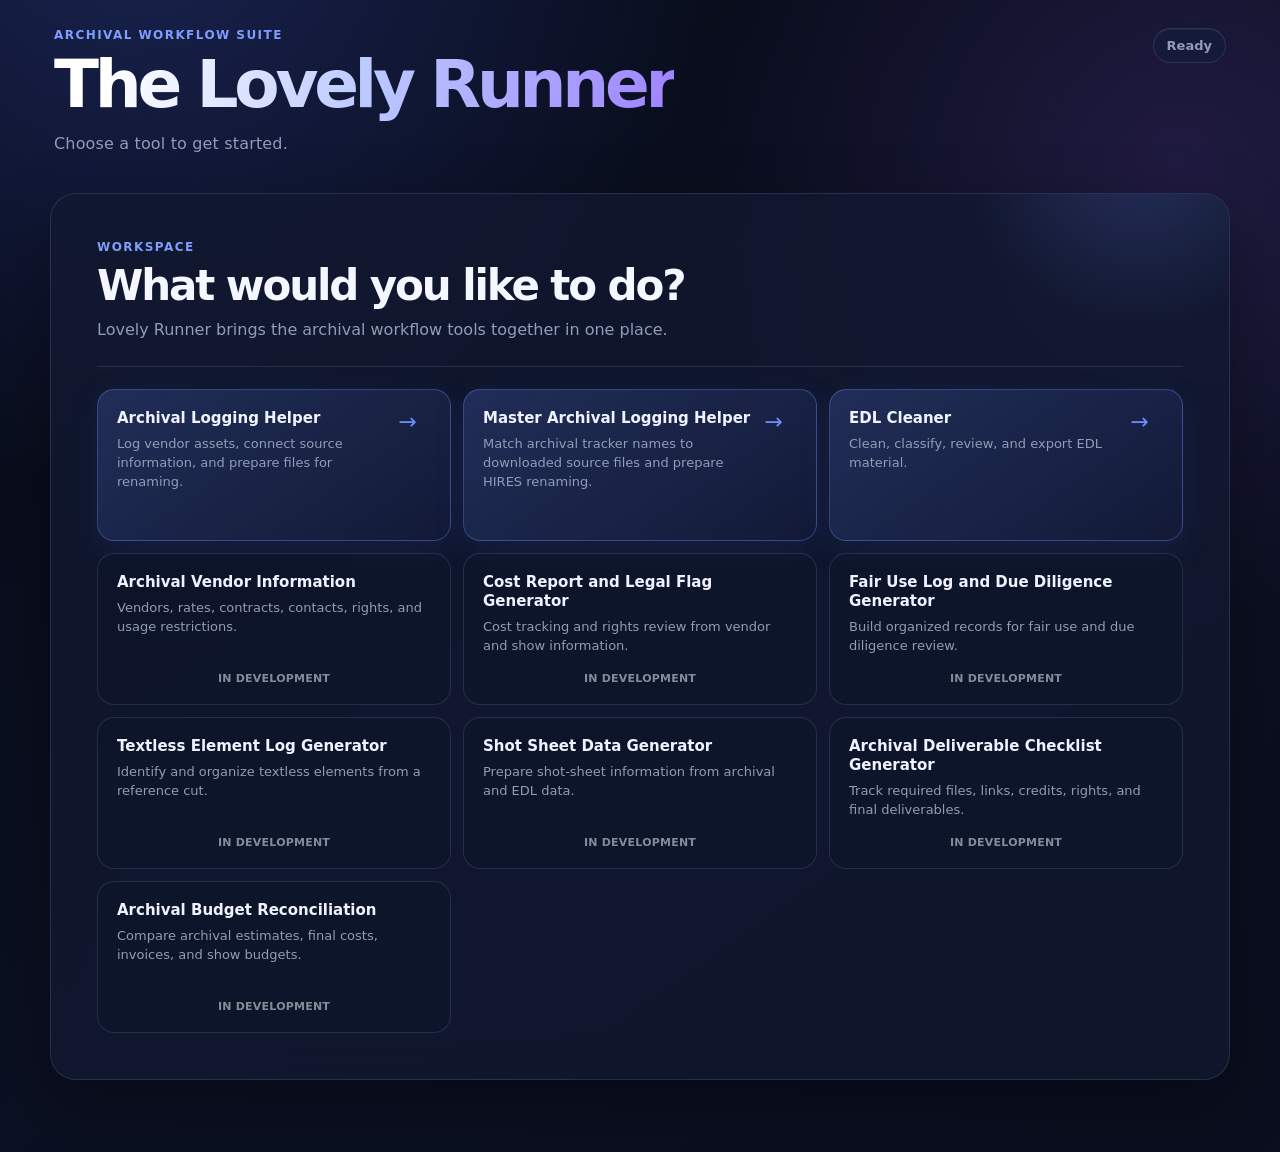
==== commit 240439ec: "Add files via upload" ====
--- a/index.html
+++ b/index.html
@@ -33,6 +33,14 @@
           <span class="tool-arrow">→</span>
         </a>
 
+        <a class="tool-card active-tool" href="master-archival-logging.html">
+          <span class="tool-copy">
+            <strong>Master Archival Logging Helper</strong>
+            <span>Match archival tracker names to downloaded source files and prepare HIRES renaming.</span>
+          </span>
+          <span class="tool-arrow">→</span>
+        </a>
+
         <a class="tool-card active-tool" href="edl-cleaner.html">
           <span class="tool-copy">
             <strong>EDL Cleaner</strong>
@@ -41,21 +49,13 @@
           <span class="tool-arrow">→</span>
         </a>
 
-        <a class="tool-card active-tool" href="master-order-delivery.html">
-          <span class="tool-copy">
-            <strong>Master Order Helper</strong>
-            <span>Create per-asset vendor lists and review per-second master footage selects.</span>
-          </span>
-          <span class="tool-arrow">→</span>
-        </a>
-
-        <a class="tool-card active-tool" href="vendor-information.html">
+        <div class="tool-card planned-tool">
           <span class="tool-copy">
             <strong>Archival Vendor Information</strong>
             <span>Vendors, rates, contracts, contacts, rights, and usage restrictions.</span>
           </span>
-          <span class="tool-arrow">→</span>
-        </a>
+          <span class="tool-status">In development</span>
+        </div>
 
         <div class="tool-card planned-tool">
           <span class="tool-copy">
@@ -65,13 +65,13 @@
           <span class="tool-status">In development</span>
         </div>
 
-        <a class="tool-card active-tool" href="fair-use-log.html">
+        <div class="tool-card planned-tool">
           <span class="tool-copy">
             <strong>Fair Use Log and Due Diligence Generator</strong>
             <span>Build organized records for fair use and due diligence review.</span>
           </span>
-          <span class="tool-arrow">→</span>
-        </a>
+          <span class="tool-status">In development</span>
+        </div>
 
         <div class="tool-card planned-tool">
           <span class="tool-copy">
--- a/style.css
+++ b/style.css
@@ -100,7 +100,6 @@
 }
 
 .status-pill {
-  max-width: min(520px, 42vw);
   padding: 9px 13px;
   border: 1px solid var(--border);
   border-radius: 999px;
@@ -109,13 +108,8 @@
   font-size: 13px;
   font-weight: 700;
   white-space: nowrap;
-  overflow: hidden;
-  text-overflow: ellipsis;
   box-shadow: inset 0 1px rgba(255,255,255,.06);
 }
-
-.status-pill.error { color: #ffb4bf; border-color: rgba(255, 113, 130, .35); }
-.status-pill.complete { color: #8af0c4; border-color: rgba(104, 224, 174, .35); }
 
 .card {
   background: var(--card);
@@ -250,71 +244,6 @@
   text-align: center;
   text-transform: uppercase;
 }
-
-.vendor-card { padding: clamp(26px, 5vw, 52px); }
-.vendor-search-stage { max-width: 720px; margin: 0 auto; text-align: center; }
-.vendor-search-stage h2 { margin: 8px 0 20px; font-size: clamp(28px, 4vw, 42px); letter-spacing: -.04em; }
-.vendor-search-box { position: relative; }
-.vendor-search-box input { width: 100%; min-height: 62px; border: 1px solid rgba(139, 164, 255, .56); border-radius: 18px; background: #fff; color: #111827; padding: 0 54px 0 20px; outline: none; box-shadow: 0 12px 30px rgba(0,0,0,.18); }
-.vendor-search-box input::placeholder { color: #59627a; }
-.vendor-search-box input:focus { border-color: #b18cff; box-shadow: 0 0 0 4px rgba(177, 140, 255, .2), 0 12px 30px rgba(0,0,0,.22); }
-.search-icon { position: absolute; right: 19px; top: 50%; transform: translateY(-54%); color: #4e5a78; font-size: 28px; pointer-events: none; }
-.vendor-search-meta { min-height: 24px; padding: 12px 2px 0; color: var(--muted); font-size: 13px; }
-.vendor-results { display: none; position: absolute; z-index: 20; left: 0; right: 0; top: calc(100% + 8px); max-height: 300px; overflow-y: auto; padding: 8px; border: 1px solid rgba(139, 164, 255, .36); border-radius: 16px; background: #fff; box-shadow: 0 18px 38px rgba(0,0,0,.35); text-align: left; }
-.vendor-results.is-open { display: grid; gap: 4px; }
-.vendor-result { border: 0; border-radius: 10px; background: #fff; color: #18213b; padding: 12px 14px; text-align: left; font-weight: 700; }
-.vendor-result:hover, .vendor-result:focus { background: #edf0ff; color: #25205d; outline: none; }
-.vendor-utility { display: flex; justify-content: flex-end; align-items: center; gap: 10px; margin-top: 26px; color: var(--muted); font-size: 12px; }
-.vendor-utility > span { margin-right: auto; }
-.vendor-detail { margin-top: 32px; border-top: 1px solid var(--border); padding-top: 30px; }
-.vendor-detail-heading h2 { margin-top: 8px; font-size: clamp(28px, 4vw, 42px); letter-spacing: -.04em; }
-.vendor-detail-heading > span { display: block; margin-top: 8px; color: var(--muted); font-size: 13px; }
-.vendor-section { margin-top: 30px; padding-top: 24px; border-top: 1px solid var(--border); }
-.vendor-section h3 { margin: 0 0 16px; color: #b9c7ff; font-size: 15px; letter-spacing: .04em; text-transform: uppercase; }
-.vendor-field-grid { display: grid; grid-template-columns: repeat(2, minmax(0, 1fr)); gap: 12px; }
-.vendor-field { min-height: 78px; display: grid; grid-template-columns: minmax(130px, .9fr) 18px minmax(0, 1.4fr); align-items: start; gap: 8px; padding: 17px; border: 1px solid var(--border); border-radius: 16px; background: linear-gradient(145deg, rgba(28, 39, 76, .72), rgba(14, 21, 43, .62)); box-shadow: inset 0 1px rgba(255,255,255,.035), 0 8px 20px rgba(0,0,0,.12); }
-.vendor-field-label { color: #aab7dc; font-size: 13px; line-height: 1.4; }
-.vendor-field-colon { color: #b18cff; font-size: 17px; font-weight: 800; text-align: center; }
-.vendor-field-value { color: #f4f7ff; line-height: 1.45; white-space: normal; overflow-wrap: anywhere; }
-.vendor-field em { color: #697493; font-style: normal; font-weight: 500; }
-.vendor-field a { color: #aebeff; }
-.vendor-section.prominent { margin-top: 24px; }
-.vendor-section.prominent .vendor-field { background: linear-gradient(145deg, rgba(35, 48, 93, .82), rgba(20, 28, 58, .72)); border-color: rgba(110, 140, 255, .28); }
-@media (max-width: 680px) { .vendor-field-grid { grid-template-columns: 1fr; } .vendor-card { padding: 22px; } .vendor-utility { align-items: flex-start; flex-wrap: wrap; } .vendor-utility > span { flex-basis: 100%; } .vendor-field { grid-template-columns: minmax(105px, .8fr) 14px minmax(0, 1.2fr); padding: 14px; } }
-
-/* Keep the vendor search white in every browser state. */
-.vendor-search-box input,
-.vendor-search-box input:hover,
-.vendor-search-box input:focus,
-.vendor-search-box input:active,
-.vendor-search-box input:disabled,
-.vendor-search-box input:-webkit-autofill,
-.vendor-search-box input:-webkit-autofill:hover,
-.vendor-search-box input:-webkit-autofill:focus {
-  background: #fff !important;
-  background-color: #fff !important;
-  color: #111827 !important;
-  -webkit-text-fill-color: #111827 !important;
-  caret-color: #111827;
-}
-
-.preferred-vendor-badge {
-  display: inline-flex;
-  align-items: center;
-  gap: 11px;
-  margin-top: 15px;
-  padding: 11px 17px 11px 13px;
-  border: 1px solid rgba(255, 225, 133, .8);
-  border-radius: 12px;
-  color: #fff9df;
-  background: linear-gradient(110deg, #8f641b 0%, #f8dc7a 27%, #fff2b0 44%, #c9942e 68%, #765016 100%);
-  box-shadow: 0 6px 20px rgba(210, 157, 47, .22), inset 0 1px rgba(255,255,255,.8);
-  text-align: left;
-}
-.preferred-vendor-icon { color: #fff8c9; font-size: 22px; text-shadow: 0 1px 4px rgba(101, 62, 5, .7); }
-.preferred-vendor-badge strong, .preferred-vendor-badge small { display: block; color: #332307; }
-.preferred-vendor-badge strong { font-size: 13px; letter-spacing: .01em; }
-.preferred-vendor-badge small { margin-top: 2px; font-size: 11px; font-weight: 700; opacity: .82; }
 
 .setup-card, .review-card, .complete-card { padding: 28px; }
 
@@ -830,54 +759,6 @@
   font-size: 13px;
 }
 
-.activity-panel {
-  margin-top: 18px;
-  border: 1px solid var(--border);
-  border-radius: 14px;
-  background: rgba(6, 11, 25, .62);
-  overflow: hidden;
-}
-
-.activity-panel-heading {
-  display: flex;
-  flex-wrap: wrap;
-  align-items: baseline;
-  justify-content: space-between;
-  gap: 8px 16px;
-  padding: 12px 15px;
-  border-bottom: 1px solid rgba(161, 181, 234, .1);
-  color: #dfe5ff;
-  font-size: 13px;
-  font-weight: 800;
-}
-
-.activity-panel-heading .muted-inline {
-  font-size: 12px;
-  font-weight: 400;
-}
-
-.activity-log {
-  max-height: 235px;
-  padding: 8px 15px 10px;
-  overflow-y: auto;
-  font-family: ui-monospace, SFMono-Regular, Menlo, Consolas, monospace;
-  font-size: 12px;
-  line-height: 1.5;
-}
-
-.activity-entry {
-  display: grid;
-  grid-template-columns: 70px 1fr;
-  gap: 10px;
-  padding: 4px 0;
-  color: #c5cde6;
-}
-
-.activity-time { color: #7482ac; }
-.activity-entry.success { color: #8af0c4; }
-.activity-entry.warning { color: #f3d68e; }
-.activity-entry.error { color: #ff9fab; }
-
 .review-topline {
   display: flex;
   justify-content: space-between;
@@ -933,300 +814,83 @@
 
 .hidden { display: none !important; }
 
-.form-grid {
-  display: grid;
-  grid-template-columns: repeat(2, minmax(0, 1fr));
-  gap: 16px;
-  margin-top: 18px;
-}
-
-.muted-inline { color: var(--muted); font-weight: 400; }
-
-.metadata-status {
+/* Master Archival Logging Helper */
+.master-column-grid {
+  display: grid;
+  grid-template-columns: repeat(3, minmax(0, 1fr));
+  gap: 14px;
+}
+
+.master-source-row {
+  display: grid;
+  grid-template-columns: minmax(0, 1fr) minmax(220px, .65fr);
+  gap: 14px;
+  align-items: end;
+}
+
+.master-review {
+  margin-top: 22px;
+  padding: 14px;
+  overflow: auto;
+  border: 1px solid #c7cedf;
+  border-radius: 14px;
+  background: #fff;
+  color: #17203a;
+}
+
+.master-review-table {
+  width: 100%;
+  min-width: 920px;
+  border-collapse: collapse;
+  color: #17203a;
+  font-size: 12px;
+  white-space: nowrap;
+}
+
+.master-review-table th,
+.master-review-table td {
+  padding: 9px 10px;
+  border: 1px solid #c7cedf;
+  text-align: left;
+  vertical-align: top;
+}
+
+.master-review-table th {
+  background: #e9edf7;
+  color: #17203a;
+  font-size: 11px;
+  font-weight: 800;
+  letter-spacing: .02em;
+}
+
+.master-review-table td:first-child,
+.master-review-table td:nth-child(6) {
+  text-align: center;
+}
+
+.master-review-table .status-found { color: #147a4b; font-weight: 800; }
+.master-review-table .status-warning { color: #9a6500; font-weight: 800; }
+.master-review-table .status-error { color: #b82f43; font-weight: 800; }
+
+.master-unmatched {
   margin-top: 16px;
-  padding: 13px 15px;
-  border: 1px solid var(--border);
-  border-radius: 12px;
-  background: rgba(9, 15, 32, .48);
+  color: #9a6500;
+  font-size: 13px;
+  line-height: 1.5;
+}
+
+.master-note {
+  margin-top: 10px;
   color: var(--muted);
   font-size: 13px;
   line-height: 1.45;
 }
 
-.metadata-status.success { color: #8af0c4; border-color: rgba(104, 224, 174, .35); }
-.compact-actions { margin-top: 14px; }
-
-.review-instructions {
-  margin: 0 0 18px;
-  padding: 16px 18px;
-  border: 1px solid rgba(110, 140, 255, .24);
-  border-radius: 14px;
-  background: rgba(32, 46, 91, .22);
-  color: #d9e0f8;
-  font-size: 14px;
-  line-height: 1.5;
-}
-
-.review-instructions ol {
-  margin: 9px 0 0 20px;
-  padding: 0;
-}
-
-.review-instructions p {
-  margin-top: 8px;
-  color: #d9e0f8;
-  line-height: 1.5;
-}
-
-.review-grid-wrap {
-  max-height: 760px;
-  margin-top: 16px;
-  overflow: auto;
-  border: 1px solid var(--border);
-  border-radius: 14px;
-  background: rgba(9, 15, 32, .48);
-}
-
-.review-grid-table {
-  width: 100%;
-  min-width: 1180px;
-  border-collapse: separate;
-  border-spacing: 0;
-  color: #d9e0f8;
-  font-size: 12px;
-}
-
-.review-grid-table th,
-.review-grid-table td {
-  padding: 10px 12px;
-  border-right: 1px solid rgba(161, 181, 234, .1);
-  border-bottom: 1px solid rgba(161, 181, 234, .1);
-  text-align: left;
-  vertical-align: middle;
-}
-
-.review-grid-table th {
-  position: sticky;
-  top: 0;
-  z-index: 2;
-  background: #171f3c;
-  color: #cbd5ff;
-  font-size: 11px;
-  font-weight: 800;
-  letter-spacing: .04em;
-  text-transform: uppercase;
-  white-space: nowrap;
-}
-
-.review-grid-table th:first-child,
-.review-grid-table td:first-child {
-  text-align: center;
-}
-
-.review-grid-table td:nth-child(2),
-.review-grid-table td:nth-child(5),
-.review-grid-table td:nth-child(6),
-.review-grid-table td:nth-child(7) {
-  font-family: ui-monospace, SFMono-Regular, Menlo, Consolas, monospace;
-  white-space: nowrap;
-}
-
-.review-grid-table td:nth-child(4) {
-  width: 340px;
-  min-width: 340px;
-}
-
-.review-grid-table img {
-  display: block;
-  width: 320px;
-  height: 180px;
-  object-fit: contain;
-  border-radius: 7px;
-  background: #000;
-}
-
-.review-grid-row-number {
-  color: #9fb2ff;
-  font-weight: 800;
-}
-
-.review-grid-table input[type="checkbox"] {
-  width: 18px;
-  height: 18px;
-  accent-color: var(--accent);
-}
-
-.review-replacement-tc {
-  width: 180px;
-  min-height: 42px;
-  background: #fff !important;
-  color: #17203a !important;
-}
-
-.review-replacement-tc:disabled {
-  background: #d9deea !important;
-  color: #68718c !important;
-  cursor: not-allowed;
-}
-
-.review-change-form {
-  display: grid;
-  grid-template-columns: minmax(130px, .42fr) minmax(220px, 1fr) auto;
-  gap: 12px;
-  align-items: end;
+.master-actions {
+  display: flex;
+  flex-wrap: wrap;
+  gap: 10px;
   margin-top: 20px;
-}
-
-.review-change-form .field { margin: 0; }
-
-.review-change-list {
-  display: grid;
-  gap: 8px;
-  margin-top: 12px;
-}
-
-.review-change-item {
-  display: flex;
-  align-items: center;
-  justify-content: space-between;
-  gap: 14px;
-  padding: 9px 12px;
-  border: 1px solid rgba(104, 224, 174, .25);
-  border-radius: 10px;
-  background: rgba(20, 60, 57, .2);
-  color: #d9e0f8;
-  font-family: ui-monospace, SFMono-Regular, Menlo, Consolas, monospace;
-  font-size: 13px;
-}
-
-.review-change-item .button {
-  min-height: 34px;
-  padding: 0 11px;
-  font-size: 12px;
-}
-
-.review-close-check {
-  display: flex;
-  align-items: center;
-  gap: 9px;
-  margin: 18px 0 14px;
-  color: #d9e0f8;
-  font-size: 13px;
-}
-
-.review-close-check input {
-  width: 17px;
-  height: 17px;
-  accent-color: var(--accent);
-}
-
-.due-diligence-box {
-  margin-top: 26px;
-  padding-top: 22px;
-  border-top: 1px solid var(--border);
-}
-
-.due-diligence-box h3 {
-  margin: 0;
-  font-size: 20px;
-  letter-spacing: -.025em;
-}
-
-.due-diligence-box p {
-  margin: 8px 0 16px;
-  color: var(--muted);
-  line-height: 1.5;
-}
-
-.midpoint-preview {
-  margin-top: 16px;
-  overflow-x: auto;
-  border: 1px solid var(--border);
-  border-radius: 14px;
-  background: rgba(9, 15, 32, .48);
-}
-
-.midpoint-heading {
-  padding: 13px 15px 10px;
-  color: #dfe5ff;
-  font-size: 13px;
-  font-weight: 800;
-}
-
-.midpoint-table {
-  width: 100%;
-  min-width: 650px;
-  border-collapse: collapse;
-  color: #d9e0f8;
-  font-size: 12px;
-}
-
-.midpoint-table th,
-.midpoint-table td {
-  padding: 9px 12px;
-  border-top: 1px solid rgba(161, 181, 234, .1);
-  text-align: left;
-  white-space: nowrap;
-}
-
-.midpoint-table th {
-  color: var(--muted);
-  font-size: 11px;
-  letter-spacing: .04em;
-  text-transform: uppercase;
-}
-
-.midpoint-table td:nth-child(1),
-.midpoint-table td:nth-child(3),
-.midpoint-table td:nth-child(4),
-.midpoint-table td:nth-child(5) {
-  font-family: ui-monospace, SFMono-Regular, Menlo, Consolas, monospace;
-}
-
-.midpoint-note {
-  padding: 10px 15px 14px;
-  color: var(--muted);
-  font-size: 12px;
-}
-
-.or-divider {
-  display: flex;
-  align-items: center;
-  gap: 12px;
-  margin: 20px 0;
-  color: var(--muted);
-  font-size: 11px;
-  font-weight: 800;
-  letter-spacing: .12em;
-}
-
-.or-divider::before, .or-divider::after {
-  content: "";
-  height: 1px;
-  flex: 1;
-  background: var(--border);
-}
-
-.thumbnail-grid {
-  display: grid;
-  grid-template-columns: repeat(auto-fill, minmax(220px, 1fr));
-  gap: 14px;
-  margin: 20px 0;
-}
-
-.thumbnail-card {
-  margin: 0;
-  padding: 10px;
-  border: 1px solid var(--border);
-  border-radius: 14px;
-  background: rgba(8, 13, 29, .55);
-}
-
-.thumbnail-card img { display: block; width: 100%; aspect-ratio: 16 / 9; object-fit: cover; border-radius: 8px; }
-.thumbnail-card figcaption { padding-top: 8px; color: var(--muted); font-size: 12px; }
-
-@media (max-width: 700px) {
-  .form-grid { grid-template-columns: 1fr; }
 }
 
 @media (max-width: 720px) {
@@ -1236,9 +900,9 @@
   .tool-grid { grid-template-columns: 1fr; }
   .review-actions .button { flex: 1 1 200px; }
   .tracker-details, .logger-test-grid { grid-template-columns: 1fr; }
+  .master-column-grid, .master-source-row { grid-template-columns: 1fr; }
   .adjustment-row { grid-template-columns: 1fr; }
   .manual-adjustment-range { grid-template-columns: 1fr; }
-  .review-change-form { grid-template-columns: 1fr; }
 }
 
 @media (min-width: 721px) and (max-width: 980px) {
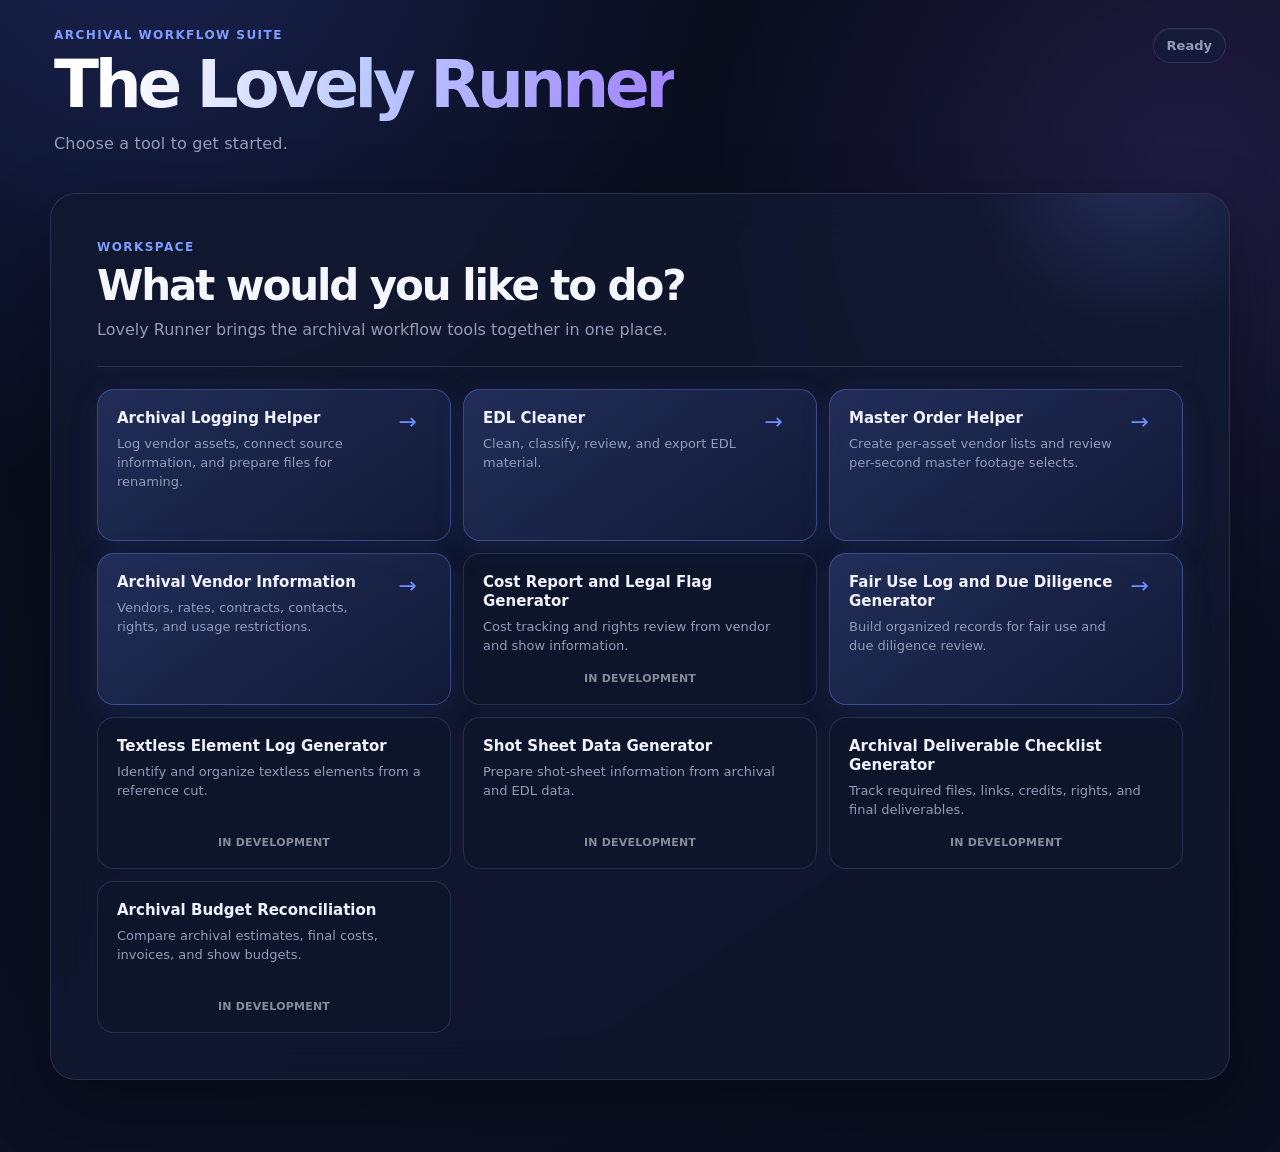
==== commit 63c0dda6: "Add files via upload" ====
--- a/index.html
+++ b/index.html
@@ -33,14 +33,6 @@
           <span class="tool-arrow">→</span>
         </a>
 
-        <a class="tool-card active-tool" href="master-archival-logging.html">
-          <span class="tool-copy">
-            <strong>Master Archival Logging Helper</strong>
-            <span>Match archival tracker names to downloaded source files and prepare HIRES renaming.</span>
-          </span>
-          <span class="tool-arrow">→</span>
-        </a>
-
         <a class="tool-card active-tool" href="edl-cleaner.html">
           <span class="tool-copy">
             <strong>EDL Cleaner</strong>
@@ -49,13 +41,21 @@
           <span class="tool-arrow">→</span>
         </a>
 
-        <div class="tool-card planned-tool">
+        <a class="tool-card active-tool" href="master-order-delivery.html">
+          <span class="tool-copy">
+            <strong>Master Order Helper</strong>
+            <span>Create per-asset vendor lists and review per-second master footage selects.</span>
+          </span>
+          <span class="tool-arrow">→</span>
+        </a>
+
+        <a class="tool-card active-tool" href="vendor-information.html">
           <span class="tool-copy">
             <strong>Archival Vendor Information</strong>
             <span>Vendors, rates, contracts, contacts, rights, and usage restrictions.</span>
           </span>
-          <span class="tool-status">In development</span>
-        </div>
+          <span class="tool-arrow">→</span>
+        </a>
 
         <div class="tool-card planned-tool">
           <span class="tool-copy">
@@ -65,13 +65,13 @@
           <span class="tool-status">In development</span>
         </div>
 
-        <div class="tool-card planned-tool">
+        <a class="tool-card active-tool" href="fair-use-log.html">
           <span class="tool-copy">
             <strong>Fair Use Log and Due Diligence Generator</strong>
             <span>Build organized records for fair use and due diligence review.</span>
           </span>
-          <span class="tool-status">In development</span>
-        </div>
+          <span class="tool-arrow">→</span>
+        </a>
 
         <div class="tool-card planned-tool">
           <span class="tool-copy">
--- a/style.css
+++ b/style.css
@@ -100,6 +100,7 @@
 }
 
 .status-pill {
+  max-width: min(520px, 42vw);
   padding: 9px 13px;
   border: 1px solid var(--border);
   border-radius: 999px;
@@ -108,8 +109,13 @@
   font-size: 13px;
   font-weight: 700;
   white-space: nowrap;
+  overflow: hidden;
+  text-overflow: ellipsis;
   box-shadow: inset 0 1px rgba(255,255,255,.06);
 }
+
+.status-pill.error { color: #ffb4bf; border-color: rgba(255, 113, 130, .35); }
+.status-pill.complete { color: #8af0c4; border-color: rgba(104, 224, 174, .35); }
 
 .card {
   background: var(--card);
@@ -244,6 +250,71 @@
   text-align: center;
   text-transform: uppercase;
 }
+
+.vendor-card { padding: clamp(26px, 5vw, 52px); }
+.vendor-search-stage { max-width: 720px; margin: 0 auto; text-align: center; }
+.vendor-search-stage h2 { margin: 8px 0 20px; font-size: clamp(28px, 4vw, 42px); letter-spacing: -.04em; }
+.vendor-search-box { position: relative; }
+.vendor-search-box input { width: 100%; min-height: 62px; border: 1px solid rgba(139, 164, 255, .56); border-radius: 18px; background: #fff; color: #111827; padding: 0 54px 0 20px; outline: none; box-shadow: 0 12px 30px rgba(0,0,0,.18); }
+.vendor-search-box input::placeholder { color: #59627a; }
+.vendor-search-box input:focus { border-color: #b18cff; box-shadow: 0 0 0 4px rgba(177, 140, 255, .2), 0 12px 30px rgba(0,0,0,.22); }
+.search-icon { position: absolute; right: 19px; top: 50%; transform: translateY(-54%); color: #4e5a78; font-size: 28px; pointer-events: none; }
+.vendor-search-meta { min-height: 24px; padding: 12px 2px 0; color: var(--muted); font-size: 13px; }
+.vendor-results { display: none; position: absolute; z-index: 20; left: 0; right: 0; top: calc(100% + 8px); max-height: 300px; overflow-y: auto; padding: 8px; border: 1px solid rgba(139, 164, 255, .36); border-radius: 16px; background: #fff; box-shadow: 0 18px 38px rgba(0,0,0,.35); text-align: left; }
+.vendor-results.is-open { display: grid; gap: 4px; }
+.vendor-result { border: 0; border-radius: 10px; background: #fff; color: #18213b; padding: 12px 14px; text-align: left; font-weight: 700; }
+.vendor-result:hover, .vendor-result:focus { background: #edf0ff; color: #25205d; outline: none; }
+.vendor-utility { display: flex; justify-content: flex-end; align-items: center; gap: 10px; margin-top: 26px; color: var(--muted); font-size: 12px; }
+.vendor-utility > span { margin-right: auto; }
+.vendor-detail { margin-top: 32px; border-top: 1px solid var(--border); padding-top: 30px; }
+.vendor-detail-heading h2 { margin-top: 8px; font-size: clamp(28px, 4vw, 42px); letter-spacing: -.04em; }
+.vendor-detail-heading > span { display: block; margin-top: 8px; color: var(--muted); font-size: 13px; }
+.vendor-section { margin-top: 30px; padding-top: 24px; border-top: 1px solid var(--border); }
+.vendor-section h3 { margin: 0 0 16px; color: #b9c7ff; font-size: 15px; letter-spacing: .04em; text-transform: uppercase; }
+.vendor-field-grid { display: grid; grid-template-columns: repeat(2, minmax(0, 1fr)); gap: 12px; }
+.vendor-field { min-height: 78px; display: grid; grid-template-columns: minmax(130px, .9fr) 18px minmax(0, 1.4fr); align-items: start; gap: 8px; padding: 17px; border: 1px solid var(--border); border-radius: 16px; background: linear-gradient(145deg, rgba(28, 39, 76, .72), rgba(14, 21, 43, .62)); box-shadow: inset 0 1px rgba(255,255,255,.035), 0 8px 20px rgba(0,0,0,.12); }
+.vendor-field-label { color: #aab7dc; font-size: 13px; line-height: 1.4; }
+.vendor-field-colon { color: #b18cff; font-size: 17px; font-weight: 800; text-align: center; }
+.vendor-field-value { color: #f4f7ff; line-height: 1.45; white-space: normal; overflow-wrap: anywhere; }
+.vendor-field em { color: #697493; font-style: normal; font-weight: 500; }
+.vendor-field a { color: #aebeff; }
+.vendor-section.prominent { margin-top: 24px; }
+.vendor-section.prominent .vendor-field { background: linear-gradient(145deg, rgba(35, 48, 93, .82), rgba(20, 28, 58, .72)); border-color: rgba(110, 140, 255, .28); }
+@media (max-width: 680px) { .vendor-field-grid { grid-template-columns: 1fr; } .vendor-card { padding: 22px; } .vendor-utility { align-items: flex-start; flex-wrap: wrap; } .vendor-utility > span { flex-basis: 100%; } .vendor-field { grid-template-columns: minmax(105px, .8fr) 14px minmax(0, 1.2fr); padding: 14px; } }
+
+/* Keep the vendor search white in every browser state. */
+.vendor-search-box input,
+.vendor-search-box input:hover,
+.vendor-search-box input:focus,
+.vendor-search-box input:active,
+.vendor-search-box input:disabled,
+.vendor-search-box input:-webkit-autofill,
+.vendor-search-box input:-webkit-autofill:hover,
+.vendor-search-box input:-webkit-autofill:focus {
+  background: #fff !important;
+  background-color: #fff !important;
+  color: #111827 !important;
+  -webkit-text-fill-color: #111827 !important;
+  caret-color: #111827;
+}
+
+.preferred-vendor-badge {
+  display: inline-flex;
+  align-items: center;
+  gap: 11px;
+  margin-top: 15px;
+  padding: 11px 17px 11px 13px;
+  border: 1px solid rgba(255, 225, 133, .8);
+  border-radius: 12px;
+  color: #fff9df;
+  background: linear-gradient(110deg, #8f641b 0%, #f8dc7a 27%, #fff2b0 44%, #c9942e 68%, #765016 100%);
+  box-shadow: 0 6px 20px rgba(210, 157, 47, .22), inset 0 1px rgba(255,255,255,.8);
+  text-align: left;
+}
+.preferred-vendor-icon { color: #fff8c9; font-size: 22px; text-shadow: 0 1px 4px rgba(101, 62, 5, .7); }
+.preferred-vendor-badge strong, .preferred-vendor-badge small { display: block; color: #332307; }
+.preferred-vendor-badge strong { font-size: 13px; letter-spacing: .01em; }
+.preferred-vendor-badge small { margin-top: 2px; font-size: 11px; font-weight: 700; opacity: .82; }
 
 .setup-card, .review-card, .complete-card { padding: 28px; }
 
@@ -759,6 +830,54 @@
   font-size: 13px;
 }
 
+.activity-panel {
+  margin-top: 18px;
+  border: 1px solid var(--border);
+  border-radius: 14px;
+  background: rgba(6, 11, 25, .62);
+  overflow: hidden;
+}
+
+.activity-panel-heading {
+  display: flex;
+  flex-wrap: wrap;
+  align-items: baseline;
+  justify-content: space-between;
+  gap: 8px 16px;
+  padding: 12px 15px;
+  border-bottom: 1px solid rgba(161, 181, 234, .1);
+  color: #dfe5ff;
+  font-size: 13px;
+  font-weight: 800;
+}
+
+.activity-panel-heading .muted-inline {
+  font-size: 12px;
+  font-weight: 400;
+}
+
+.activity-log {
+  max-height: 235px;
+  padding: 8px 15px 10px;
+  overflow-y: auto;
+  font-family: ui-monospace, SFMono-Regular, Menlo, Consolas, monospace;
+  font-size: 12px;
+  line-height: 1.5;
+}
+
+.activity-entry {
+  display: grid;
+  grid-template-columns: 70px 1fr;
+  gap: 10px;
+  padding: 4px 0;
+  color: #c5cde6;
+}
+
+.activity-time { color: #7482ac; }
+.activity-entry.success { color: #8af0c4; }
+.activity-entry.warning { color: #f3d68e; }
+.activity-entry.error { color: #ff9fab; }
+
 .review-topline {
   display: flex;
   justify-content: space-between;
@@ -814,83 +933,300 @@
 
 .hidden { display: none !important; }
 
-/* Master Archival Logging Helper */
-.master-column-grid {
-  display: grid;
-  grid-template-columns: repeat(3, minmax(0, 1fr));
-  gap: 14px;
-}
-
-.master-source-row {
-  display: grid;
-  grid-template-columns: minmax(0, 1fr) minmax(220px, .65fr);
-  gap: 14px;
-  align-items: end;
-}
-
-.master-review {
-  margin-top: 22px;
-  padding: 14px;
+.form-grid {
+  display: grid;
+  grid-template-columns: repeat(2, minmax(0, 1fr));
+  gap: 16px;
+  margin-top: 18px;
+}
+
+.muted-inline { color: var(--muted); font-weight: 400; }
+
+.metadata-status {
+  margin-top: 16px;
+  padding: 13px 15px;
+  border: 1px solid var(--border);
+  border-radius: 12px;
+  background: rgba(9, 15, 32, .48);
+  color: var(--muted);
+  font-size: 13px;
+  line-height: 1.45;
+}
+
+.metadata-status.success { color: #8af0c4; border-color: rgba(104, 224, 174, .35); }
+.compact-actions { margin-top: 14px; }
+
+.review-instructions {
+  margin: 0 0 18px;
+  padding: 16px 18px;
+  border: 1px solid rgba(110, 140, 255, .24);
+  border-radius: 14px;
+  background: rgba(32, 46, 91, .22);
+  color: #d9e0f8;
+  font-size: 14px;
+  line-height: 1.5;
+}
+
+.review-instructions ol {
+  margin: 9px 0 0 20px;
+  padding: 0;
+}
+
+.review-instructions p {
+  margin-top: 8px;
+  color: #d9e0f8;
+  line-height: 1.5;
+}
+
+.review-grid-wrap {
+  max-height: 760px;
+  margin-top: 16px;
   overflow: auto;
-  border: 1px solid #c7cedf;
+  border: 1px solid var(--border);
   border-radius: 14px;
-  background: #fff;
-  color: #17203a;
-}
-
-.master-review-table {
+  background: rgba(9, 15, 32, .48);
+}
+
+.review-grid-table {
   width: 100%;
-  min-width: 920px;
-  border-collapse: collapse;
-  color: #17203a;
+  min-width: 1180px;
+  border-collapse: separate;
+  border-spacing: 0;
+  color: #d9e0f8;
   font-size: 12px;
-  white-space: nowrap;
-}
-
-.master-review-table th,
-.master-review-table td {
-  padding: 9px 10px;
-  border: 1px solid #c7cedf;
+}
+
+.review-grid-table th,
+.review-grid-table td {
+  padding: 10px 12px;
+  border-right: 1px solid rgba(161, 181, 234, .1);
+  border-bottom: 1px solid rgba(161, 181, 234, .1);
   text-align: left;
-  vertical-align: top;
-}
-
-.master-review-table th {
-  background: #e9edf7;
-  color: #17203a;
+  vertical-align: middle;
+}
+
+.review-grid-table th {
+  position: sticky;
+  top: 0;
+  z-index: 2;
+  background: #171f3c;
+  color: #cbd5ff;
   font-size: 11px;
   font-weight: 800;
-  letter-spacing: .02em;
-}
-
-.master-review-table td:first-child,
-.master-review-table td:nth-child(6) {
+  letter-spacing: .04em;
+  text-transform: uppercase;
+  white-space: nowrap;
+}
+
+.review-grid-table th:first-child,
+.review-grid-table td:first-child {
   text-align: center;
 }
 
-.master-review-table .status-found { color: #147a4b; font-weight: 800; }
-.master-review-table .status-warning { color: #9a6500; font-weight: 800; }
-.master-review-table .status-error { color: #b82f43; font-weight: 800; }
-
-.master-unmatched {
+.review-grid-table td:nth-child(2),
+.review-grid-table td:nth-child(5),
+.review-grid-table td:nth-child(6),
+.review-grid-table td:nth-child(7) {
+  font-family: ui-monospace, SFMono-Regular, Menlo, Consolas, monospace;
+  white-space: nowrap;
+}
+
+.review-grid-table td:nth-child(4) {
+  width: 340px;
+  min-width: 340px;
+}
+
+.review-grid-table img {
+  display: block;
+  width: 320px;
+  height: 180px;
+  object-fit: contain;
+  border-radius: 7px;
+  background: #000;
+}
+
+.review-grid-row-number {
+  color: #9fb2ff;
+  font-weight: 800;
+}
+
+.review-grid-table input[type="checkbox"] {
+  width: 18px;
+  height: 18px;
+  accent-color: var(--accent);
+}
+
+.review-replacement-tc {
+  width: 180px;
+  min-height: 42px;
+  background: #fff !important;
+  color: #17203a !important;
+}
+
+.review-replacement-tc:disabled {
+  background: #d9deea !important;
+  color: #68718c !important;
+  cursor: not-allowed;
+}
+
+.review-change-form {
+  display: grid;
+  grid-template-columns: minmax(130px, .42fr) minmax(220px, 1fr) auto;
+  gap: 12px;
+  align-items: end;
+  margin-top: 20px;
+}
+
+.review-change-form .field { margin: 0; }
+
+.review-change-list {
+  display: grid;
+  gap: 8px;
+  margin-top: 12px;
+}
+
+.review-change-item {
+  display: flex;
+  align-items: center;
+  justify-content: space-between;
+  gap: 14px;
+  padding: 9px 12px;
+  border: 1px solid rgba(104, 224, 174, .25);
+  border-radius: 10px;
+  background: rgba(20, 60, 57, .2);
+  color: #d9e0f8;
+  font-family: ui-monospace, SFMono-Regular, Menlo, Consolas, monospace;
+  font-size: 13px;
+}
+
+.review-change-item .button {
+  min-height: 34px;
+  padding: 0 11px;
+  font-size: 12px;
+}
+
+.review-close-check {
+  display: flex;
+  align-items: center;
+  gap: 9px;
+  margin: 18px 0 14px;
+  color: #d9e0f8;
+  font-size: 13px;
+}
+
+.review-close-check input {
+  width: 17px;
+  height: 17px;
+  accent-color: var(--accent);
+}
+
+.due-diligence-box {
+  margin-top: 26px;
+  padding-top: 22px;
+  border-top: 1px solid var(--border);
+}
+
+.due-diligence-box h3 {
+  margin: 0;
+  font-size: 20px;
+  letter-spacing: -.025em;
+}
+
+.due-diligence-box p {
+  margin: 8px 0 16px;
+  color: var(--muted);
+  line-height: 1.5;
+}
+
+.midpoint-preview {
   margin-top: 16px;
-  color: #9a6500;
+  overflow-x: auto;
+  border: 1px solid var(--border);
+  border-radius: 14px;
+  background: rgba(9, 15, 32, .48);
+}
+
+.midpoint-heading {
+  padding: 13px 15px 10px;
+  color: #dfe5ff;
   font-size: 13px;
-  line-height: 1.5;
-}
-
-.master-note {
-  margin-top: 10px;
-  color: var(--muted);
-  font-size: 13px;
-  line-height: 1.45;
-}
-
-.master-actions {
+  font-weight: 800;
+}
+
+.midpoint-table {
+  width: 100%;
+  min-width: 650px;
+  border-collapse: collapse;
+  color: #d9e0f8;
+  font-size: 12px;
+}
+
+.midpoint-table th,
+.midpoint-table td {
+  padding: 9px 12px;
+  border-top: 1px solid rgba(161, 181, 234, .1);
+  text-align: left;
+  white-space: nowrap;
+}
+
+.midpoint-table th {
+  color: var(--muted);
+  font-size: 11px;
+  letter-spacing: .04em;
+  text-transform: uppercase;
+}
+
+.midpoint-table td:nth-child(1),
+.midpoint-table td:nth-child(3),
+.midpoint-table td:nth-child(4),
+.midpoint-table td:nth-child(5) {
+  font-family: ui-monospace, SFMono-Regular, Menlo, Consolas, monospace;
+}
+
+.midpoint-note {
+  padding: 10px 15px 14px;
+  color: var(--muted);
+  font-size: 12px;
+}
+
+.or-divider {
   display: flex;
-  flex-wrap: wrap;
-  gap: 10px;
-  margin-top: 20px;
+  align-items: center;
+  gap: 12px;
+  margin: 20px 0;
+  color: var(--muted);
+  font-size: 11px;
+  font-weight: 800;
+  letter-spacing: .12em;
+}
+
+.or-divider::before, .or-divider::after {
+  content: "";
+  height: 1px;
+  flex: 1;
+  background: var(--border);
+}
+
+.thumbnail-grid {
+  display: grid;
+  grid-template-columns: repeat(auto-fill, minmax(220px, 1fr));
+  gap: 14px;
+  margin: 20px 0;
+}
+
+.thumbnail-card {
+  margin: 0;
+  padding: 10px;
+  border: 1px solid var(--border);
+  border-radius: 14px;
+  background: rgba(8, 13, 29, .55);
+}
+
+.thumbnail-card img { display: block; width: 100%; aspect-ratio: 16 / 9; object-fit: cover; border-radius: 8px; }
+.thumbnail-card figcaption { padding-top: 8px; color: var(--muted); font-size: 12px; }
+
+@media (max-width: 700px) {
+  .form-grid { grid-template-columns: 1fr; }
 }
 
 @media (max-width: 720px) {
@@ -900,9 +1236,9 @@
   .tool-grid { grid-template-columns: 1fr; }
   .review-actions .button { flex: 1 1 200px; }
   .tracker-details, .logger-test-grid { grid-template-columns: 1fr; }
-  .master-column-grid, .master-source-row { grid-template-columns: 1fr; }
   .adjustment-row { grid-template-columns: 1fr; }
   .manual-adjustment-range { grid-template-columns: 1fr; }
+  .review-change-form { grid-template-columns: 1fr; }
 }
 
 @media (min-width: 721px) and (max-width: 980px) {
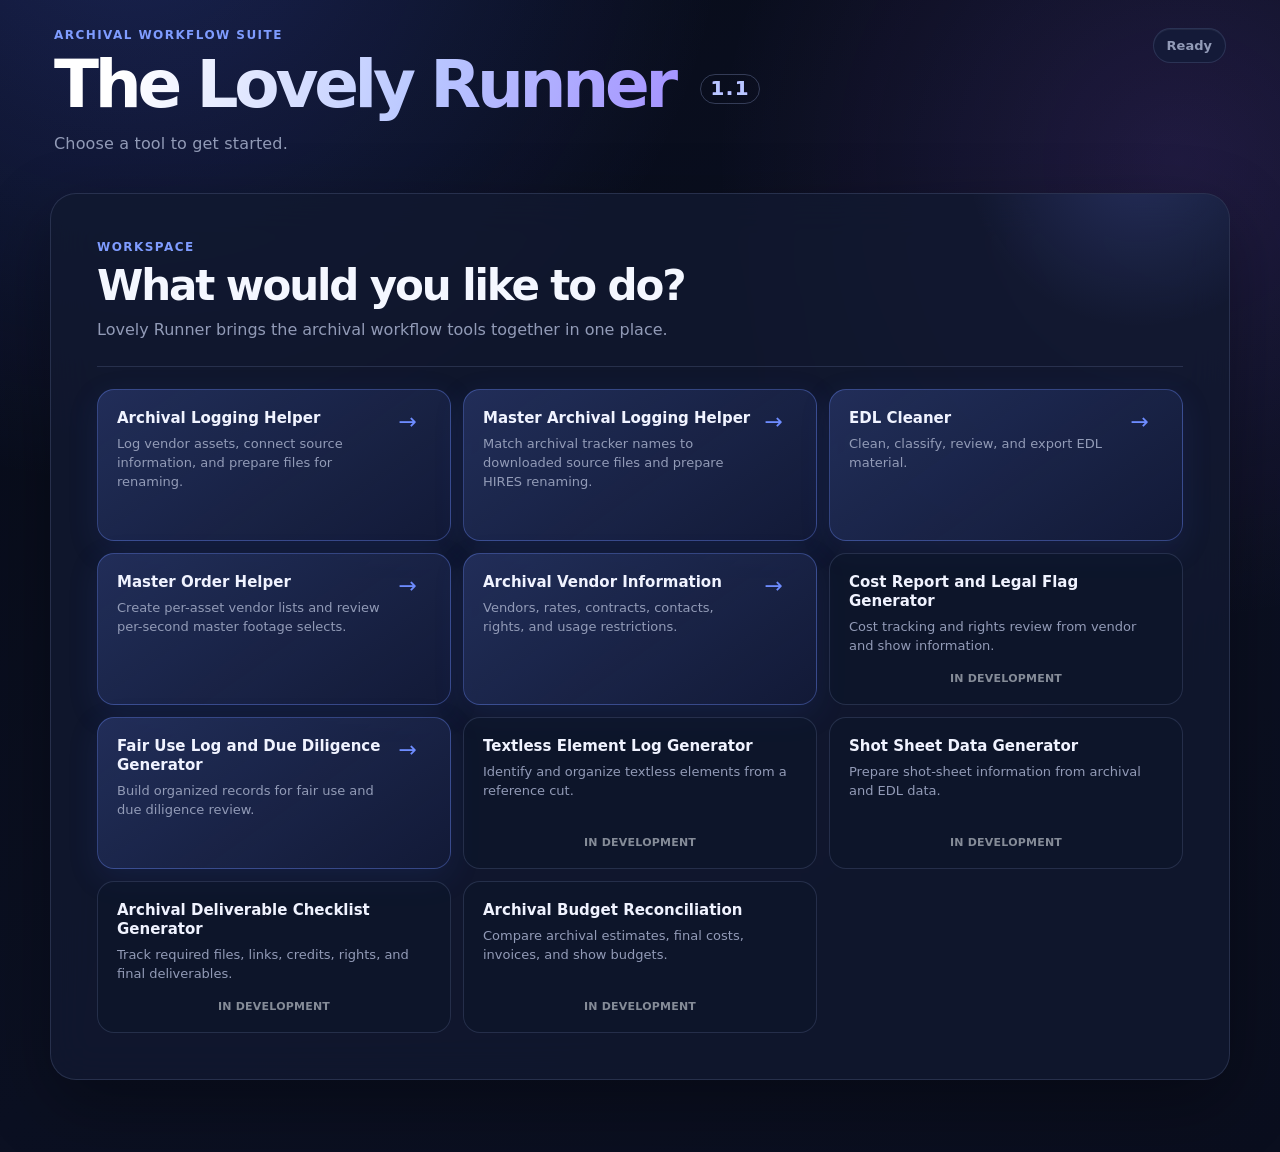
==== commit b7abdd4d: "Add files via upload" ====
--- a/index.html
+++ b/index.html
@@ -11,7 +11,7 @@
     <header class="hero">
       <div>
         <div class="eyebrow">ARCHIVAL WORKFLOW SUITE</div>
-        <h1>The Lovely Runner</h1>
+        <h1>The Lovely Runner <span class="version-tag">1.1</span></h1>
         <p>Choose a tool to get started.</p>
       </div>
       <div class="status-pill">Ready</div>
@@ -29,6 +29,14 @@
           <span class="tool-copy">
             <strong>Archival Logging Helper</strong>
             <span>Log vendor assets, connect source information, and prepare files for renaming.</span>
+          </span>
+          <span class="tool-arrow">→</span>
+        </a>
+
+        <a class="tool-card active-tool" href="master-archival-logging.html">
+          <span class="tool-copy">
+            <strong>Master Archival Logging Helper</strong>
+            <span>Match archival tracker names to downloaded source files and prepare HIRES renaming.</span>
           </span>
           <span class="tool-arrow">→</span>
         </a>
--- a/style.css
+++ b/style.css
@@ -933,6 +933,85 @@
 
 .hidden { display: none !important; }
 
+/* Master Archival Logging Helper */
+.master-column-grid {
+  display: grid;
+  grid-template-columns: repeat(3, minmax(0, 1fr));
+  gap: 14px;
+}
+
+.master-source-row {
+  display: grid;
+  grid-template-columns: minmax(0, 1fr) minmax(220px, .65fr);
+  gap: 14px;
+  align-items: end;
+}
+
+.master-review {
+  margin-top: 22px;
+  padding: 14px;
+  overflow: auto;
+  border: 1px solid #c7cedf;
+  border-radius: 14px;
+  background: #fff;
+  color: #17203a;
+}
+
+.master-review-table {
+  width: 100%;
+  min-width: 920px;
+  border-collapse: collapse;
+  color: #17203a;
+  font-size: 12px;
+  white-space: nowrap;
+}
+
+.master-review-table th,
+.master-review-table td {
+  padding: 9px 10px;
+  border: 1px solid #c7cedf;
+  text-align: left;
+  vertical-align: top;
+}
+
+.master-review-table th {
+  background: #e9edf7;
+  color: #17203a;
+  font-size: 11px;
+  font-weight: 800;
+  letter-spacing: .02em;
+}
+
+.master-review-table td:first-child,
+.master-review-table td:nth-child(6) {
+  text-align: center;
+}
+
+.master-review-table .status-found { color: #147a4b; font-weight: 800; }
+.master-review-table .status-warning { color: #9a6500; font-weight: 800; }
+.master-review-table .status-error { color: #b82f43; font-weight: 800; }
+
+.master-unmatched {
+  margin-top: 16px;
+  color: #9a6500;
+  font-size: 13px;
+  line-height: 1.5;
+}
+
+.master-note {
+  margin-top: 10px;
+  color: var(--muted);
+  font-size: 13px;
+  line-height: 1.45;
+}
+
+.master-actions {
+  display: flex;
+  flex-wrap: wrap;
+  gap: 10px;
+  margin-top: 20px;
+}
+
 .form-grid {
   display: grid;
   grid-template-columns: repeat(2, minmax(0, 1fr));
@@ -1239,6 +1318,7 @@
   .adjustment-row { grid-template-columns: 1fr; }
   .manual-adjustment-range { grid-template-columns: 1fr; }
   .review-change-form { grid-template-columns: 1fr; }
+  .master-column-grid, .master-source-row { grid-template-columns: 1fr; }
 }
 
 @media (min-width: 721px) and (max-width: 980px) {
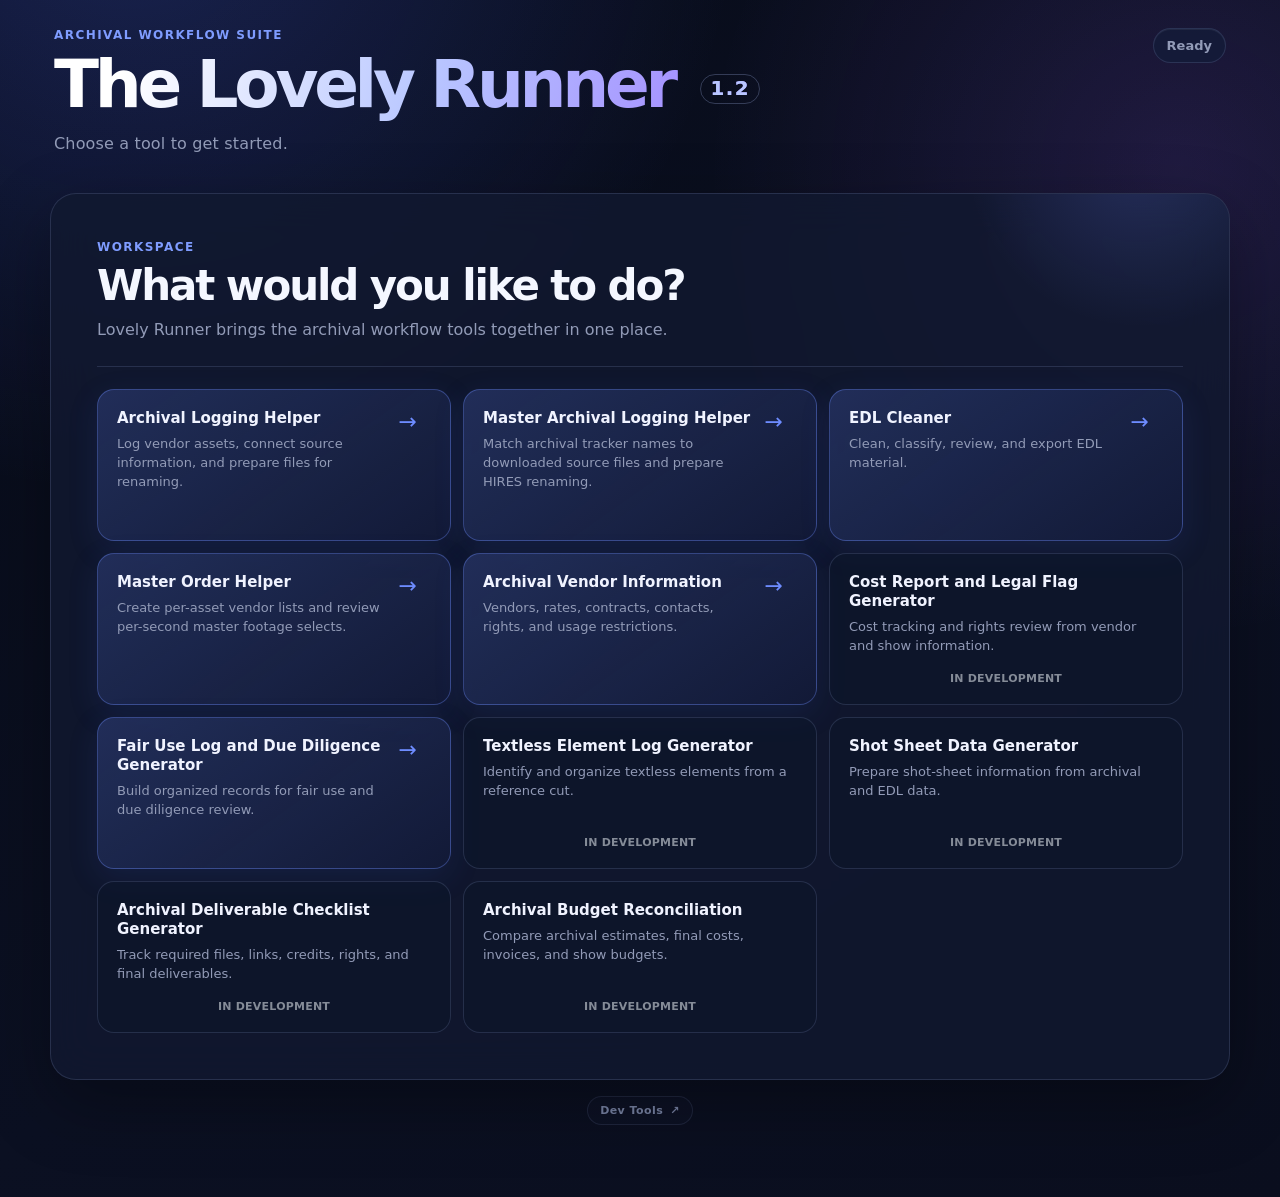
==== commit 74c8abfb: "Add files via upload" ====
--- a/index.html
+++ b/index.html
@@ -11,7 +11,7 @@
     <header class="hero">
       <div>
         <div class="eyebrow">ARCHIVAL WORKFLOW SUITE</div>
-        <h1>The Lovely Runner <span class="version-tag">1.1</span></h1>
+        <h1>The Lovely Runner <span class="version-tag">1.2</span></h1>
         <p>Choose a tool to get started.</p>
       </div>
       <div class="status-pill">Ready</div>
@@ -114,6 +114,9 @@
         </div>
       </div>
     </section>
+    <div class="dev-tools-entry">
+      <a class="dev-tools-link" href="dev-tools.html">Dev Tools <span aria-hidden="true">↗</span></a>
+    </div>
   </main>
 </body>
 </html>
--- a/style.css
+++ b/style.css
@@ -130,6 +130,46 @@
   overflow: hidden;
   padding: clamp(24px, 5vw, 46px);
 }
+
+.dev-tools-entry {
+  display: flex;
+  justify-content: center;
+  padding-top: 16px;
+}
+
+.dev-tools-link {
+  display: inline-flex;
+  align-items: center;
+  gap: 7px;
+  padding: 7px 12px;
+  border: 1px solid rgba(161, 181, 234, .12);
+  border-radius: 999px;
+  color: #7883a4;
+  background: rgba(18, 25, 48, .35);
+  font-size: 11px;
+  font-weight: 700;
+  letter-spacing: .04em;
+  text-decoration: none;
+  transition: color .15s, border-color .15s, background .15s;
+}
+
+.dev-tools-link:hover, .dev-tools-link:focus-visible {
+  color: #c3ceff;
+  border-color: rgba(161, 181, 234, .35);
+  background: rgba(18, 25, 48, .75);
+  outline: none;
+}
+
+.dev-tools-page { max-width: 900px; margin: 0 auto; }
+.dev-tools-heading { margin-bottom: 22px; }
+.dev-tools-heading h2 { margin-top: 8px; font-size: clamp(30px, 5vw, 46px); letter-spacing: -.05em; }
+.dev-tools-heading p { margin-top: 9px; color: var(--muted); line-height: 1.55; }
+.dev-tool-card { display: flex; align-items: center; justify-content: space-between; gap: 20px; min-height: 108px; }
+.dev-tool-card .tool-copy strong { font-size: 17px; }
+.dev-tool-card .tool-copy span { max-width: 600px; }
+.dev-tools-note { margin-top: 18px; color: #7782a1; font-size: 12px; line-height: 1.5; text-align: center; }
+.dev-back-link { display: inline-flex; margin-bottom: 20px; color: #aebdff; font-size: 13px; text-decoration: none; }
+.dev-back-link:hover { color: #fff; }
 
 .home-card::before {
   content: "";
